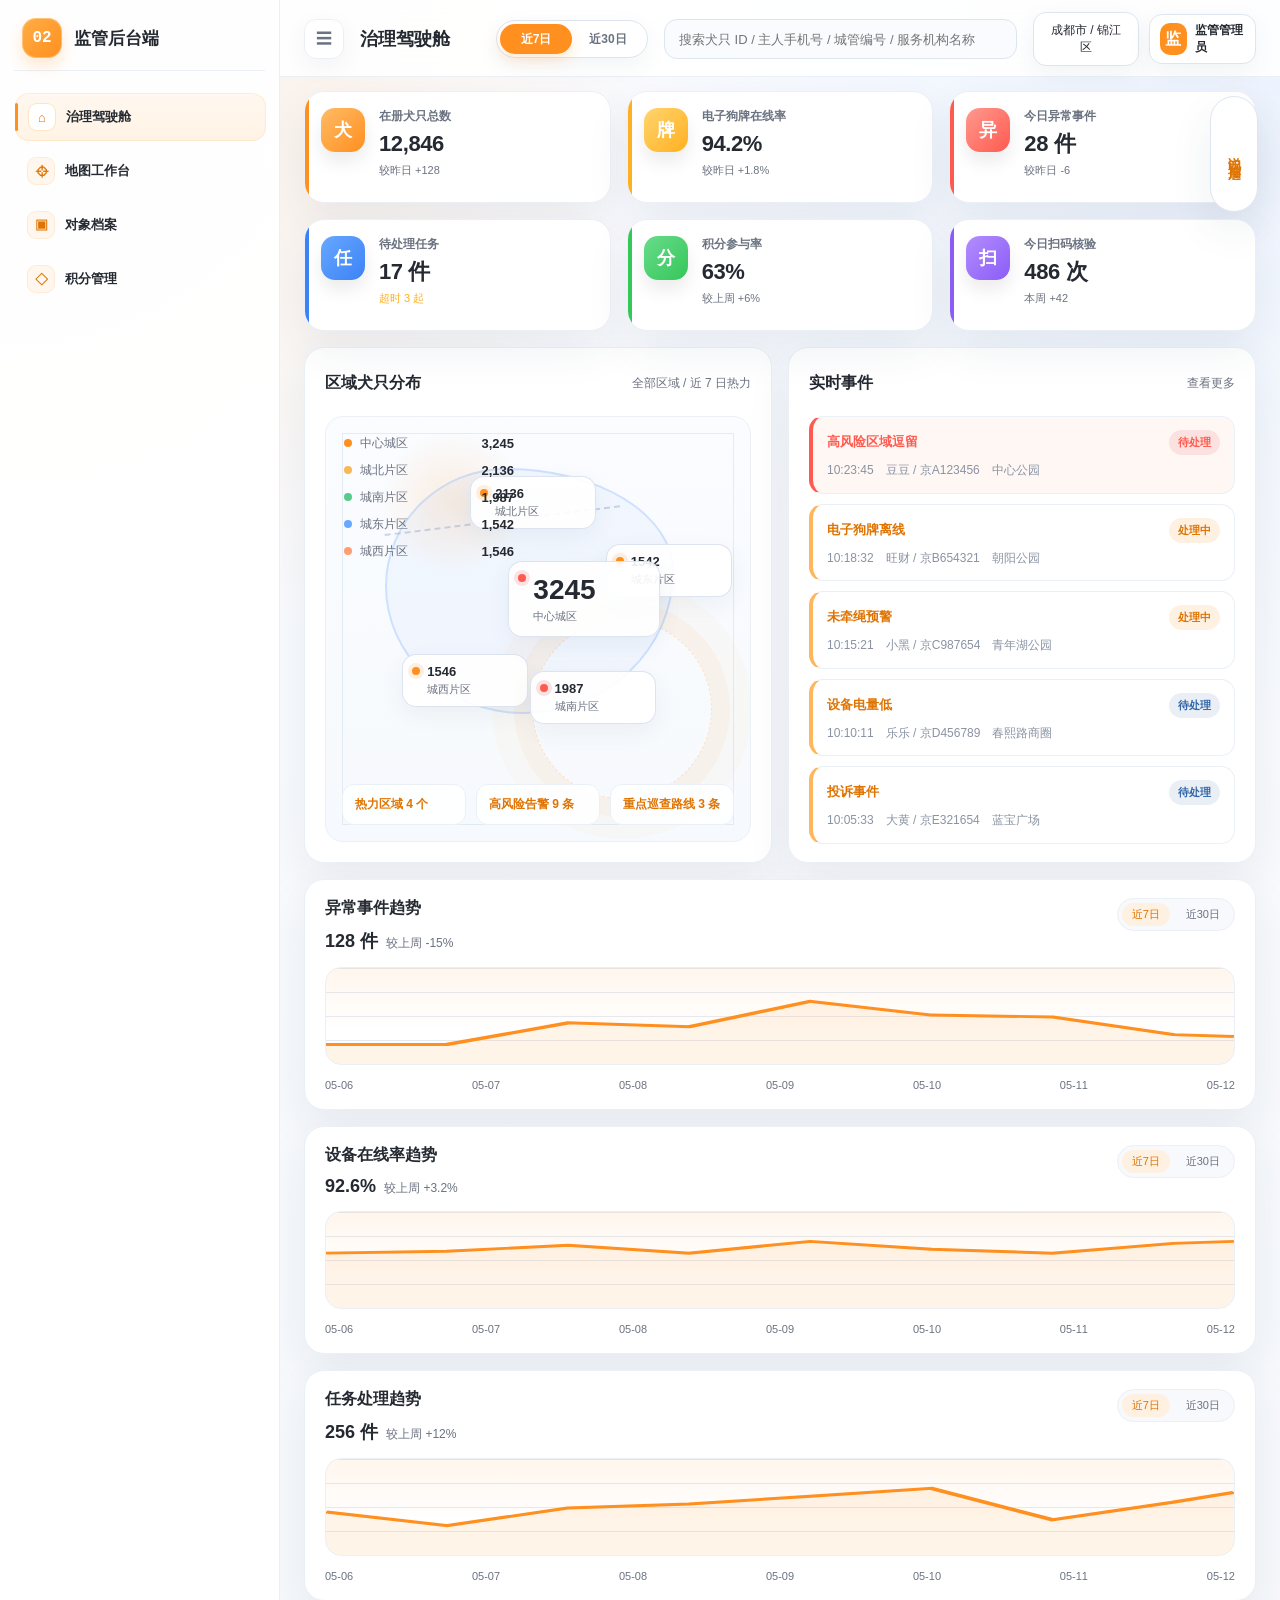
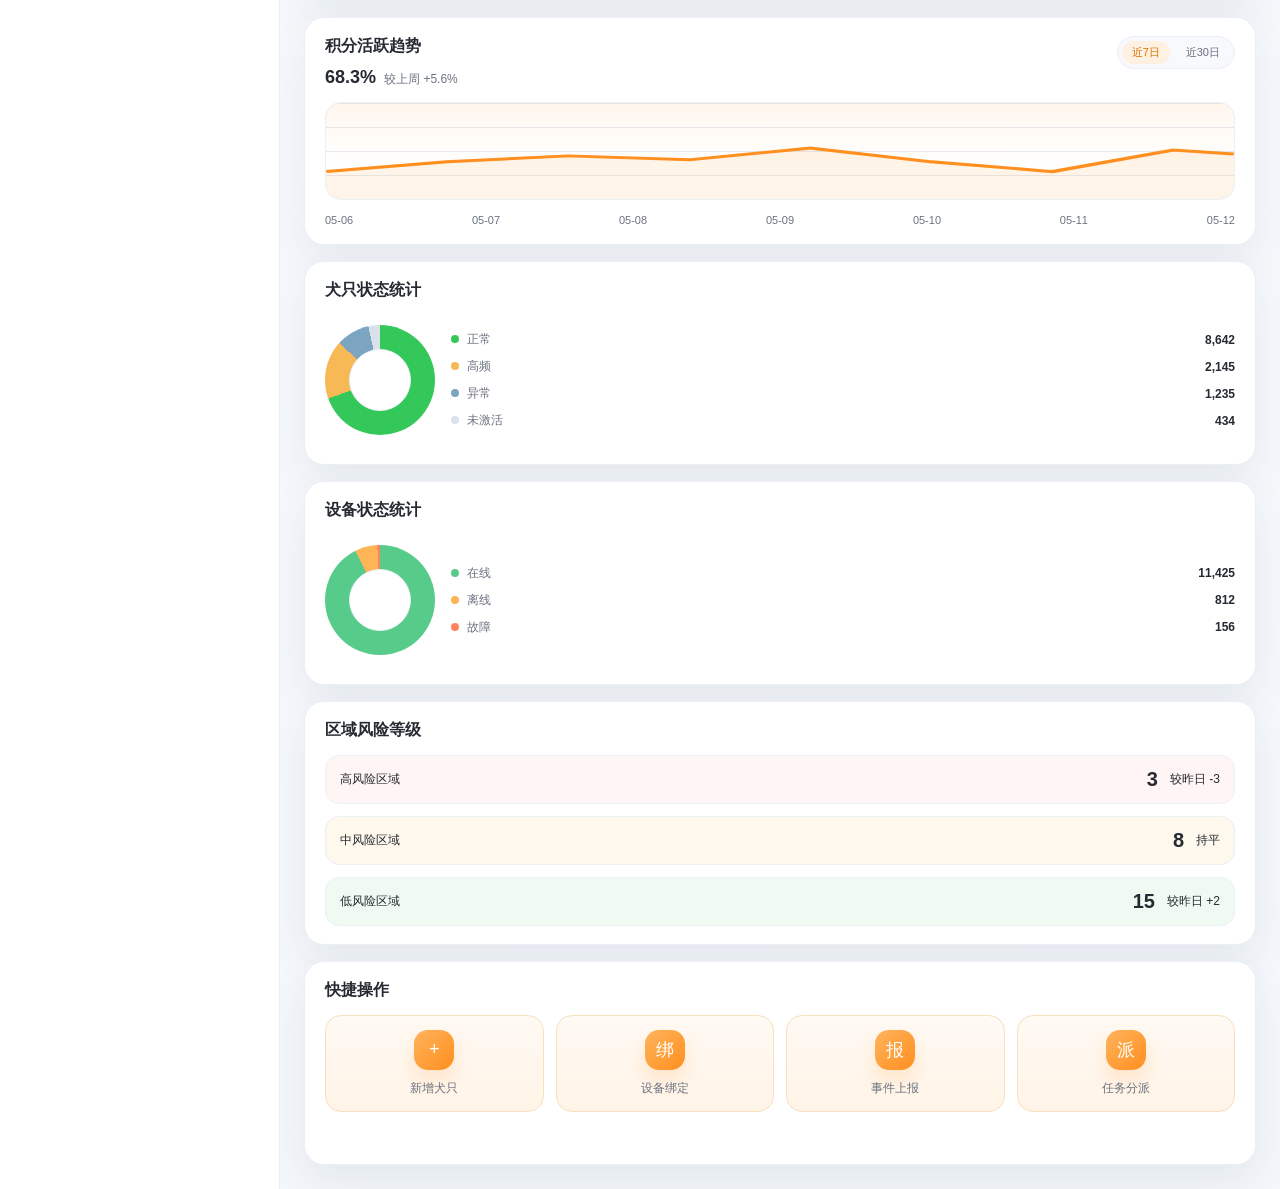
==== 01_项目PRD及开发/02_监管后台端一期原型_v1.0.html @ efb8159a "fix: localize archive and points labels" ====
<!DOCTYPE html>
<html lang="zh-CN">
<head>
  <meta charset="UTF-8">
  <meta name="viewport" content="width=device-width, initial-scale=1.0">
  <title>监管后台端一期原型</title>
  <link rel="stylesheet" href="02_监管后台端一期原型_assets/styles.css">
</head>
<body>
  <div class="app-shell">
    <aside class="sidebar">
      <div class="brand">
        <div class="brand-mark">02</div>
        <div>
          <strong>监管后台端</strong>
        </div>
      </div>

      <nav class="nav">
        <button class="active" data-page="dashboard" type="button">
          <div class="nav-icon">⌂</div>
          <div>
            <strong>治理驾驶舱</strong>
          </div>
          <span class="nav-arrow">›</span>
        </button>
        <button data-page="map" type="button">
          <div class="nav-icon">⌖</div>
          <div>
            <strong>地图工作台</strong>
          </div>
          <span class="nav-arrow">›</span>
        </button>
        <button data-page="archive" type="button">
          <div class="nav-icon">▣</div>
          <div>
            <strong>对象档案</strong>
          </div>
          <span class="nav-arrow">›</span>
        </button>
        <button data-page="points" type="button">
          <div class="nav-icon">◇</div>
          <div>
            <strong>积分管理</strong>
          </div>
          <span class="nav-arrow">›</span>
        </button>
      </nav>
    </aside>

    <section class="workspace">
      <header class="topbar">
        <div class="topbar-main">
          <button class="topbar-menu" type="button" aria-label="折叠菜单" aria-pressed="false">☰</button>
          <div class="topbar-title">
            <strong id="topbarTitle">治理驾驶舱</strong>
          </div>

          <div class="topbar-range-tabs" aria-label="时间范围">
            <button class="active" type="button">近7日</button>
            <button type="button">近30日</button>
          </div>

          <input class="search-box" type="text" placeholder="搜索犬只 ID / 主人手机号 / 城管编号 / 服务机构名称">

          <div class="topbar-actions">
            <div class="pill">成都市 / 锦江区</div>
            <div class="admin">
              <div class="admin-avatar">监</div>
              <div>
                <strong>监管管理员</strong>
              </div>
            </div>
          </div>
        </div>
      </header>

      <div class="content-shell">
        <main class="main-content">
          <div class="main-stage">
            <section class="page active" id="page-dashboard">
              <section class="metric-grid">
                <article class="metric-card">
                  <div class="metric-icon orange">犬</div>
                  <div class="metric-copy">
                    <small>在册犬只总数</small>
                    <strong>12,846</strong>
                    <span>较昨日 +128</span>
                  </div>
                </article>
                <article class="metric-card">
                  <div class="metric-icon yellow">牌</div>
                  <div class="metric-copy">
                    <small>电子狗牌在线率</small>
                    <strong>94.2%</strong>
                    <span>较昨日 +1.8%</span>
                  </div>
                </article>
                <article class="metric-card">
                  <div class="metric-icon red">异</div>
                  <div class="metric-copy">
                    <small>今日异常事件</small>
                    <strong>28 件</strong>
                    <span class="metric-foot">较昨日 -6</span>
                  </div>
                </article>
                <article class="metric-card">
                  <div class="metric-icon blue">任</div>
                  <div class="metric-copy">
                    <small>待处理任务</small>
                    <strong>17 件</strong>
                    <span class="metric-foot warning">超时 3 起</span>
                  </div>
                </article>
                <article class="metric-card">
                  <div class="metric-icon green">分</div>
                  <div class="metric-copy">
                    <small>积分参与率</small>
                    <strong>63%</strong>
                    <span>较上周 +6%</span>
                  </div>
                </article>
                <article class="metric-card">
                  <div class="metric-icon purple">扫</div>
                  <div class="metric-copy">
                    <small>今日扫码核验</small>
                    <strong>486 次</strong>
                    <span>本周 +42</span>
                  </div>
                </article>
              </section>

              <section class="hero-layout">
                <article class="hero-map">
                  <div class="panel-head">
                    <strong>区域犬只分布</strong>
                    <span>全部区域 / 近 7 日热力</span>
                  </div>
                  <div class="map-stage">
                    <div class="map-legend">
                      <div class="legend-line"><span><i class="legend-dot-mini" style="background:#ff8f1f;"></i>中心城区</span><b>3,245</b></div>
                      <div class="legend-line"><span><i class="legend-dot-mini" style="background:#f7b955;"></i>城北片区</span><b>2,136</b></div>
                      <div class="legend-line"><span><i class="legend-dot-mini" style="background:#57cc8a;"></i>城南片区</span><b>1,987</b></div>
                      <div class="legend-line"><span><i class="legend-dot-mini" style="background:#68a8ff;"></i>城东片区</span><b>1,542</b></div>
                      <div class="legend-line"><span><i class="legend-dot-mini" style="background:#ff9f71;"></i>城西片区</span><b>1,546</b></div>
                    </div>
                    <div class="map-river"></div>
                    <div class="map-ring"></div>
                    <div class="map-route"></div>

                    <div class="map-point" style="left: 34%; top: 14%;">
                      <strong>2136</strong>
                      <span>城北片区</span>
                    </div>
                    <div class="map-point" style="left: 66%; top: 30%;">
                      <strong>1542</strong>
                      <span>城东片区</span>
                    </div>
                    <div class="map-point" style="left: 18%; top: 56%;">
                      <strong>1546</strong>
                      <span>城西片区</span>
                    </div>
                    <div class="map-point risk" style="left: 48%; top: 60%;">
                      <strong>1987</strong>
                      <span>城南片区</span>
                    </div>
                    <div class="map-point risk" style="left: 43%; top: 34%; min-width: 152px; padding-top: 12px; padding-bottom: 12px;">
                      <strong style="font-size: 28px;">3245</strong>
                      <span>中心城区</span>
                    </div>

                    <div class="map-summary">
                      <b>热力区域 4 个</b>
                      <b>高风险告警 9 条</b>
                      <b>重点巡查路线 3 条</b>
                    </div>
                  </div>
                </article>

                <article class="hero-risk">
                  <div class="panel-head">
                    <strong>实时事件</strong>
                    <span>查看更多</span>
                  </div>
                  <div class="risk-list">
                    <section class="risk-card high">
                      <div class="risk-row">
                        <strong><span class="risk-status danger">高风险区域逗留</span></strong>
                        <span class="risk-tag danger">待处理</span>
                      </div>
                      <p class="risk-meta"><span>10:23:45</span><span>豆豆 / 京A123456</span><span>中心公园</span></p>
                    </section>
                    <section class="risk-card">
                      <div class="risk-row">
                        <strong><span class="risk-status">电子狗牌离线</span></strong>
                        <span class="risk-tag">处理中</span>
                      </div>
                      <p class="risk-meta"><span>10:18:32</span><span>旺财 / 京B654321</span><span>朝阳公园</span></p>
                    </section>
                    <section class="risk-card">
                      <div class="risk-row">
                        <strong><span class="risk-status">未牵绳预警</span></strong>
                        <span class="risk-tag">处理中</span>
                      </div>
                      <p class="risk-meta"><span>10:15:21</span><span>小黑 / 京C987654</span><span>青年湖公园</span></p>
                    </section>
                    <section class="risk-card">
                      <div class="risk-row">
                        <strong><span class="risk-status">设备电量低</span></strong>
                        <span class="risk-tag pending">待处理</span>
                      </div>
                      <p class="risk-meta"><span>10:10:11</span><span>乐乐 / 京D456789</span><span>春熙路商圈</span></p>
                    </section>
                    <section class="risk-card">
                      <div class="risk-row">
                        <strong><span class="risk-status">投诉事件</span></strong>
                        <span class="risk-tag pending">待处理</span>
                      </div>
                      <p class="risk-meta"><span>10:05:33</span><span>大黄 / 京E321654</span><span>蓝宝广场</span></p>
                    </section>
                  </div>
                </article>
              </section>

              <section class="trend-grid">
                <article class="trend-card">
                  <div class="trend-top">
                    <div class="trend-title">
                      <strong>异常事件趋势</strong>
                      <div class="trend-metric"><b>128 件</b><span>较上周 -15%</span></div>
                    </div>
                    <div class="trend-tabs"><span class="trend-tab active">近7日</span><span class="trend-tab">近30日</span></div>
                  </div>
                  <div class="sparkline">
                    <svg viewBox="0 0 300 98" preserveAspectRatio="none">
                      <polyline fill="rgba(255,143,31,0.10)" stroke="none" points="0,78 40,78 80,56 120,60 160,34 200,48 240,50 280,68 300,70 300,98 0,98"></polyline>
                      <polyline fill="none" stroke="#ff8f1f" stroke-width="3" points="0,78 40,78 80,56 120,60 160,34 200,48 240,50 280,68 300,70"></polyline>
                    </svg>
                  </div>
                  <div class="sparkline-axis"><span>05-06</span><span>05-07</span><span>05-08</span><span>05-09</span><span>05-10</span><span>05-11</span><span>05-12</span></div>
                </article>

                <article class="trend-card">
                  <div class="trend-top">
                    <div class="trend-title">
                      <strong>设备在线率趋势</strong>
                      <div class="trend-metric"><b>92.6%</b><span>较上周 +3.2%</span></div>
                    </div>
                    <div class="trend-tabs"><span class="trend-tab active">近7日</span><span class="trend-tab">近30日</span></div>
                  </div>
                  <div class="sparkline">
                    <svg viewBox="0 0 300 98" preserveAspectRatio="none">
                      <polyline fill="rgba(255,143,31,0.10)" stroke="none" points="0,42 40,40 80,34 120,42 160,30 200,38 240,42 280,32 300,30 300,98 0,98"></polyline>
                      <polyline fill="none" stroke="#ff8f1f" stroke-width="3" points="0,42 40,40 80,34 120,42 160,30 200,38 240,42 280,32 300,30"></polyline>
                    </svg>
                  </div>
                  <div class="sparkline-axis"><span>05-06</span><span>05-07</span><span>05-08</span><span>05-09</span><span>05-10</span><span>05-11</span><span>05-12</span></div>
                </article>

                <article class="trend-card">
                  <div class="trend-top">
                    <div class="trend-title">
                      <strong>任务处理趋势</strong>
                      <div class="trend-metric"><b>256 件</b><span>较上周 +12%</span></div>
                    </div>
                    <div class="trend-tabs"><span class="trend-tab active">近7日</span><span class="trend-tab">近30日</span></div>
                  </div>
                  <div class="sparkline">
                    <svg viewBox="0 0 300 98" preserveAspectRatio="none">
                      <polyline fill="rgba(255,143,31,0.10)" stroke="none" points="0,54 40,68 80,50 120,46 160,38 200,30 240,62 280,44 300,34 300,98 0,98"></polyline>
                      <polyline fill="none" stroke="#ff8f1f" stroke-width="3" points="0,54 40,68 80,50 120,46 160,38 200,30 240,62 280,44 300,34"></polyline>
                    </svg>
                  </div>
                  <div class="sparkline-axis"><span>05-06</span><span>05-07</span><span>05-08</span><span>05-09</span><span>05-10</span><span>05-11</span><span>05-12</span></div>
                </article>

                <article class="trend-card">
                  <div class="trend-top">
                    <div class="trend-title">
                      <strong>积分活跃趋势</strong>
                      <div class="trend-metric"><b>68.3%</b><span>较上周 +5.6%</span></div>
                    </div>
                    <div class="trend-tabs"><span class="trend-tab active">近7日</span><span class="trend-tab">近30日</span></div>
                  </div>
                  <div class="sparkline">
                    <svg viewBox="0 0 300 98" preserveAspectRatio="none">
                      <polyline fill="rgba(255,143,31,0.10)" stroke="none" points="0,70 40,60 80,54 120,58 160,46 200,60 240,70 280,48 300,52 300,98 0,98"></polyline>
                      <polyline fill="none" stroke="#ff8f1f" stroke-width="3" points="0,70 40,60 80,54 120,58 160,46 200,60 240,70 280,48 300,52"></polyline>
                    </svg>
                  </div>
                  <div class="sparkline-axis"><span>05-06</span><span>05-07</span><span>05-08</span><span>05-09</span><span>05-10</span><span>05-11</span><span>05-12</span></div>
                </article>
              </section>

              <section class="summary-grid">
                <article class="summary-card">
                  <div class="summary-top">
                    <strong>犬只状态统计</strong>
                  </div>
                  <div class="donut-layout">
                    <div class="donut dogs"></div>
                    <div class="status-legend">
                      <div class="status-line"><span><i class="legend-dot-mini" style="background:#34c759;"></i>正常</span><b>8,642</b></div>
                      <div class="status-line"><span><i class="legend-dot-mini" style="background:#f7b955;"></i>高频</span><b>2,145</b></div>
                      <div class="status-line"><span><i class="legend-dot-mini" style="background:#7ca5c2;"></i>异常</span><b>1,235</b></div>
                      <div class="status-line"><span><i class="legend-dot-mini" style="background:#d8e1ec;"></i>未激活</span><b>434</b></div>
                    </div>
                  </div>
                </article>

                <article class="summary-card">
                  <div class="summary-top">
                    <strong>设备状态统计</strong>
                  </div>
                  <div class="donut-layout">
                    <div class="donut devices"></div>
                    <div class="status-legend">
                      <div class="status-line"><span><i class="legend-dot-mini" style="background:#57cc8a;"></i>在线</span><b>11,425</b></div>
                      <div class="status-line"><span><i class="legend-dot-mini" style="background:#ffb556;"></i>离线</span><b>812</b></div>
                      <div class="status-line"><span><i class="legend-dot-mini" style="background:#ff835c;"></i>故障</span><b>156</b></div>
                    </div>
                  </div>
                </article>

                <article class="summary-card">
                  <div class="summary-top">
                    <strong>区域风险等级</strong>
                  </div>
                  <div class="risk-levels">
                    <div class="risk-level high"><span>高风险区域</span><b>3</b><span>较昨日 -3</span></div>
                    <div class="risk-level mid"><span>中风险区域</span><b>8</b><span>持平</span></div>
                    <div class="risk-level low"><span>低风险区域</span><b>15</b><span>较昨日 +2</span></div>
                  </div>
                </article>

                <article class="summary-card">
                  <div class="summary-top">
                    <strong>快捷操作</strong>
                  </div>
                  <div class="quick-actions">
                    <div class="quick-action"><i>+</i><span>新增犬只</span></div>
                    <div class="quick-action"><i>绑</i><span>设备绑定</span></div>
                    <div class="quick-action"><i>报</i><span>事件上报</span></div>
                    <div class="quick-action"><i>派</i><span>任务分派</span></div>
                  </div>
                </article>
              </section>
            </section>

            <section class="page" id="page-map">
              <section class="map-page">
                <section class="map-page__grid">
                  <div class="map-page__left">
                    <section class="map-filter-bar" aria-label="地图筛选">
                      <div class="map-filter-item">
                        <span>对象类型</span>
                        <select>
                          <option>全部对象</option>
                          <option>犬只</option>
                          <option>事件</option>
                          <option>服务商</option>
                        </select>
                      </div>
                      <div class="map-filter-item">
                        <span>风险等级</span>
                        <select>
                          <option>全部风险</option>
                          <option>高风险</option>
                          <option>中风险</option>
                          <option>低风险</option>
                        </select>
                      </div>
                      <div class="map-filter-item">
                        <span>状态</span>
                        <select>
                          <option>全部状态</option>
                          <option>正常</option>
                          <option>异常</option>
                          <option>待关注</option>
                        </select>
                      </div>
                      <div class="map-filter-item">
                        <span>区域范围</span>
                        <select>
                          <option>锦江区全域</option>
                          <option>春熙路街道</option>
                          <option>东湖街道</option>
                        </select>
                      </div>
                      <button class="ghost-button" type="button">更多筛选</button>
                      <button class="ghost-button" type="button">重置</button>
                    </section>

                    <section class="map-layer-bar" aria-label="地图图层">
                      <strong>图层</strong>
                      <div class="map-layer-chips">
                        <label><input type="checkbox" checked><span class="layer-dot dog"></span>犬只点位</label>
                        <label><input type="checkbox" checked><span class="layer-dot event"></span>事件点位</label>
                        <label><input type="checkbox" checked><span class="layer-dot area"></span>城管辖区</label>
                        <label><input type="checkbox" checked><span class="layer-dot service"></span>服务商点位</label>
                        <label><input type="checkbox" checked><span class="layer-dot key"></span>重点区域</label>
                        <label><input type="checkbox" checked><span class="layer-dot restricted"></span>禁遛区域</label>
                      </div>
                      <button class="ghost-button" type="button">图层设置</button>
                    </section>

                    <article class="map-canvas-panel">
                      <div class="map-canvas">
                        <div class="district-shape"></div>
                        <div class="restricted-area"></div>
                        <div class="service-radius"></div>
                        <div class="map-road"></div>
                        <div class="map-road secondary"></div>
                        <div class="map-road third"></div>

                        <div class="map-cluster primary" style="left: 45%; top: 33%;">
                          <strong>3245</strong>
                          <span>中心城区</span>
                        </div>
                        <div class="map-cluster warning" style="left: 58%; top: 18%;">
                          <strong>2136</strong>
                          <span>城北片区</span>
                        </div>
                        <div class="map-cluster info" style="left: 61%; top: 62%;">
                          <strong>1987</strong>
                          <span>城南片区</span>
                        </div>
                        <div class="map-cluster success" style="left: 24%; top: 58%;">
                          <strong>1546</strong>
                          <span>城西片区</span>
                        </div>

                        <button class="map-marker dog active" type="button" data-point="dog-001" style="left: 18%; top: 24%;" aria-label="豆豆 D-2048"></button>
                        <button class="map-marker event" type="button" data-point="event-001" style="left: 52%; top: 22%;" aria-label="无证养犬线索"></button>
                        <button class="map-marker dog" type="button" data-point="dog-002" style="left: 34%; top: 58%;" aria-label="可乐 D-3186"></button>
                        <button class="map-marker service" type="button" data-point="service-001" style="left: 68%; top: 62%;" aria-label="东湖宠物服务点"></button>
                        <button class="map-marker event" type="button" data-point="event-002" style="left: 74%; top: 32%;" aria-label="夜间扰民投诉"></button>
                        <button class="map-marker area" type="button" data-point="area-001" style="left: 23%; top: 42%;" aria-label="春熙路责任区"></button>
                        <i class="map-dot dog" style="left: 42%; top: 51%;"></i>
                        <i class="map-dot event" style="left: 57%; top: 47%;"></i>
                        <i class="map-dot service" style="left: 71%; top: 48%;"></i>
                        <i class="map-dot dog" style="left: 31%; top: 38%;"></i>
                        <i class="map-dot event" style="left: 64%; top: 39%;"></i>
                        <i class="map-dot dog" style="left: 48%; top: 69%;"></i>

                        <div class="map-legend-card">
                          <strong>图例</strong>
                          <span><i class="legend-dot"></i>犬只点位</span>
                          <span><i class="legend-dot event"></i>事件点位</span>
                          <span><i class="legend-dot service"></i>服务商</span>
                          <span><i class="legend-area"></i>任务辖区</span>
                        </div>

                        <div class="map-float-controls">
                          <button type="button">图层</button>
                          <button type="button">+</button>
                          <button type="button">-</button>
                          <button type="button">⌖</button>
                          <button type="button">□</button>
                        </div>
                        <div class="map-scale">500 m</div>
                      </div>
                    </article>

                    <section class="map-bottom-stats" aria-label="地图统计">
                      <article><i class="stat-icon dog">犬</i><span>犬只总数</span><strong>12,846</strong><small>较昨日 +128</small></article>
                      <article><i class="stat-icon info">牌</i><span>在线设备率</span><strong>94.2%</strong><small>较昨日 +1.8%</small></article>
                      <article><i class="stat-icon event">异</i><span>异常事件</span><strong>28</strong><small>较昨日 -6</small></article>
                      <article><i class="stat-icon danger">高</i><span>高风险事件</span><strong>9</strong><small>待核查 3</small></article>
                      <article><i class="stat-icon warning">待</i><span>待处理事件</span><strong>17</strong><small>超时 3 起</small></article>
                      <article><i class="stat-icon service">商</i><span>服务商点位</span><strong>42</strong><small>今日核销 486</small></article>
                      <article><i class="stat-icon area">区</i><span>重点区域数</span><strong>6</strong><small>禁遛 2 个</small></article>
                      <article><i class="stat-icon task">巡</i><span>巡查任务数</span><strong>68</strong><small>已完成 51</small></article>
                    </section>
                  </div>

                  <aside class="map-detail-card" aria-label="点位详情">
                    <div class="map-detail-head">
                      <div>
                        <span id="mapDetailBadge">DOG POINT</span>
                        <strong id="mapDetailTitle">豆豆 / D-2048</strong>
                      </div>
                      <button class="icon-button" type="button" title="关闭详情">×</button>
                    </div>
                    <section class="map-detail-summary">
                      <span id="mapDetailType">犬只点位</span>
                      <h2 id="mapDetailSummaryTitle">对象状态正常</h2>
                      <p id="mapDetailNote">当前点位为犬只对象，展示犬只状态、主手机号摘要和最近定位时间，可继续跳转对象档案。</p>
                    </section>
                    <div class="map-detail-body" id="mapDetailBody">
                      <div class="map-detail-block">
                        <strong>基础摘要</strong>
                        <p>状态：正常<br>主手机号：138****2048<br>最近定位：今日 10:24<br>所属区域：春熙路街道</p>
                      </div>
                      <div class="map-detail-block">
                        <strong>关联动作</strong>
                        <ul>
                          <li>查看犬只档案</li>
                          <li>查看最近核验记录</li>
                          <li>定位到周边事件</li>
                        </ul>
                      </div>
                    </div>
                    <div class="map-detail-actions">
                      <button class="brand-button" type="button">标记已处理</button>
                      <button class="ghost-button" type="button">转派任务</button>
                      <button class="ghost-button" type="button">查看关联事件（3）</button>
                      <button class="ghost-button" type="button">查看处理记录</button>
                    </div>
                  </aside>
                </section>
              </section>
            </section>

            <section class="page" id="page-archive">
              <section class="archive-toolbar">
                <div class="archive-search">
                  <div class="filter-label">对象检索</div>
                  <input class="archive-input" type="text" value="D-2048" aria-label="对象检索">
                  <button class="filter-chip active" type="button">锦江区</button>
                  <button class="filter-chip" type="button">正常</button>
                  <button class="filter-chip" type="button">待关注</button>
                </div>
                <div class="archive-tabs" role="tablist" aria-label="对象类型">
                  <button class="archive-tab active" type="button" data-archive-tab="dogs">犬只</button>
                  <button class="archive-tab" type="button" data-archive-tab="officers">城管</button>
                  <button class="archive-tab" type="button" data-archive-tab="services">服务商 / 合作商</button>
                </div>
              </section>

              <section class="archive-workbench">
                <aside class="archive-list-panel">
                  <div class="archive-list-head">
                    <div>
                      <strong id="archiveListTitle">犬只列表</strong>
                      <span id="archiveListDesc">默认承接犬只 ID、主手机号和地图点位进入。</span>
                    </div>
                    <span class="status-tag good" id="archiveListCount">3 条</span>
                  </div>
                  <div class="archive-list" id="archiveList"></div>
                </aside>

                <article class="archive-detail-panel">
                  <div class="archive-detail-head">
                    <div>
                      <strong id="archiveDetailTitle">豆豆 / D-2048</strong>
                      <span id="archiveDetailSubtitle">犬只档案，锦江区春熙路街道，最近更新 10:24</span>
                    </div>
                    <span class="status-tag good" id="archiveDetailStatus">正常</span>
                  </div>
                  <div class="archive-detail-body" id="archiveDetailBody"></div>
                </article>
              </section>
            </section>

            <section class="page" id="page-points">
              <section class="points-toolbar">
                <div class="points-filter">
                  <div class="filter-label">积分视图</div>
                  <button class="filter-chip active" type="button">本期</button>
                  <button class="filter-chip" type="button">锦江区</button>
                  <button class="filter-chip" type="button">主手机号账户</button>
                  <button class="filter-chip" type="button">只看异常</button>
                </div>
                <div class="points-actions">
                  <button class="ghost-button" type="button">导出摘要</button>
                  <button class="brand-button" type="button">刷新积分</button>
                </div>
              </section>

              <section class="points-kpi-grid" aria-label="积分指标">
                <article class="points-kpi">
                  <small>积分参与率</small>
                  <strong>63%</strong>
                  <span>积分参与率，较上期 +4.2%</span>
                </article>
                <article class="points-kpi">
                  <small>活跃账户</small>
                  <strong>8,426</strong>
                  <span>近 30 天活跃主号账户</span>
                </article>
                <article class="points-kpi">
                  <small>本期发放</small>
                  <strong>126,800</strong>
                  <span>本期发放积分</span>
                </article>
                <article class="points-kpi">
                  <small>本期核销</small>
                  <strong>84,300</strong>
                  <span>本期核销积分</span>
                </article>
                <article class="points-kpi">
                  <small>服务核销</small>
                  <strong>486</strong>
                  <span>服务核销次数</span>
                </article>
                <article class="points-kpi">
                  <small>异常账户</small>
                  <strong>17</strong>
                  <span>异常账户待复核</span>
                </article>
              </section>

              <section class="points-workbench">
                <div class="points-column">
                  <article class="points-panel">
                    <div class="points-panel-head">
                      <div>
                        <strong>积分规则</strong>
                        <span>一期仅展示规则名称、触发行为、分值、状态与适用范围。</span>
                      </div>
                      <span class="status-tag good">3 条启用</span>
                    </div>
                    <div class="rule-list">
                      <div class="rule-item">
                        <div>
                          <strong>文明养犬核验通过</strong>
                          <p>城管扫码核验通过后发放；适用范围：全区犬主主手机号。</p>
                        </div>
                        <div class="rule-points">+20</div>
                      </div>
                      <div class="rule-item">
                        <div>
                          <strong>免疫按期完成</strong>
                          <p>免疫记录在有效期内完成同步；适用范围：犬只关联账户。</p>
                        </div>
                        <div class="rule-points">+80</div>
                      </div>
                      <div class="rule-item">
                        <div>
                          <strong>投诉核实成立</strong>
                          <p>扰民、未牵引等投诉复核成立后扣减；适用范围：重点区域。</p>
                        </div>
                        <div class="rule-points minus">-40</div>
                      </div>
                    </div>
                  </article>

                  <article class="points-panel">
                    <div class="points-panel-head">
                      <div>
                        <strong>账户概览</strong>
                        <span>以主手机号为积分归属对象，展示关联犬只与账户状态。</span>
                      </div>
                      <span class="status-tag warn">17 异常</span>
                    </div>
                    <table class="points-table">
                      <thead>
                        <tr>
                          <th>主手机号</th>
                          <th>犬只</th>
                          <th>余额</th>
                          <th>最近活跃</th>
                          <th>状态</th>
                        </tr>
                      </thead>
                      <tbody>
                        <tr>
                          <td>138****2048</td>
                          <td>1</td>
                          <td>2,860</td>
                          <td>今日 10:24</td>
                          <td><span class="status-tag good">正常</span></td>
                        </tr>
                        <tr>
                          <td>186****3186</td>
                          <td>1</td>
                          <td>1,420</td>
                          <td>今日 09:42</td>
                          <td><span class="status-tag warn">待关注</span></td>
                        </tr>
                        <tr>
                          <td>177****2761</td>
                          <td>2</td>
                          <td>960</td>
                          <td>昨晚 21:18</td>
                          <td><span class="status-tag risk">异常</span></td>
                        </tr>
                      </tbody>
                    </table>
                  </article>
                </div>

                <div class="points-column">
                  <article class="points-panel">
                    <div class="points-panel-head">
                      <div>
                        <strong>积分流水</strong>
                        <span>按时间查看积分变化、来源类型与备注，便于抽样复核。</span>
                      </div>
                      <span class="status-tag good">近 24 小时</span>
                    </div>
                    <table class="points-table">
                      <thead>
                        <tr>
                          <th>时间</th>
                          <th>主手机号</th>
                          <th>关联行为</th>
                          <th>变化</th>
                          <th>来源</th>
                          <th>备注</th>
                        </tr>
                      </thead>
                      <tbody>
                        <tr>
                          <td>10:24</td>
                          <td>138****2048</td>
                          <td>扫码核验通过</td>
                          <td><span class="points-delta">+20</span></td>
                          <td>城管核验</td>
                          <td>春熙路责任区</td>
                        </tr>
                        <tr>
                          <td>10:12</td>
                          <td>138****2048</td>
                          <td>宠物服务核销</td>
                          <td><span class="points-delta minus">-120</span></td>
                          <td>服务商</td>
                          <td>东湖服务点</td>
                        </tr>
                        <tr>
                          <td>09:42</td>
                          <td>186****3186</td>
                          <td>免疫到期提醒</td>
                          <td><span class="points-delta">+0</span></td>
                          <td>系统提醒</td>
                          <td>待完成免疫</td>
                        </tr>
                        <tr>
                          <td>昨晚 21:18</td>
                          <td>177****2761</td>
                          <td>投诉核实成立</td>
                          <td><span class="points-delta minus">-40</span></td>
                          <td>事件复核</td>
                          <td>夜间扰民</td>
                        </tr>
                      </tbody>
                    </table>
                  </article>

                  <article class="points-panel">
                    <div class="points-panel-head">
                      <div>
                        <strong>治理效果</strong>
                        <span>用参与率、核销活跃与正向行为趋势，辅助判断积分机制是否有效。</span>
                      </div>
                      <span class="status-tag good">本期观察</span>
                    </div>
                    <div class="effect-board">
                      <div class="effect-chart">
                        <div class="effect-row">
                          <b>春熙路</b>
                          <div class="effect-bar"><span style="width: 78%;"></span></div>
                          <span>78%</span>
                        </div>
                        <div class="effect-row">
                          <b>东湖</b>
                          <div class="effect-bar"><span style="width: 64%;"></span></div>
                          <span>64%</span>
                        </div>
                        <div class="effect-row">
                          <b>合江亭</b>
                          <div class="effect-bar"><span style="width: 52%;"></span></div>
                          <span>52%</span>
                        </div>
                        <div class="effect-row">
                          <b>牛王庙</b>
                          <div class="effect-bar"><span style="width: 43%;"></span></div>
                          <span>43%</span>
                        </div>
                      </div>
                      <div class="effect-notes">
                        <div class="effect-note">
                          <strong>正向行为提升</strong>
                          <p>扫码核验、免疫完成与服务核销三类行为较上期均有增长。</p>
                        </div>
                        <div class="effect-note warn">
                          <strong>低参与区域提示</strong>
                          <p>牛王庙片区参与率低于 45%，建议结合地图工作台查看投诉与服务点覆盖。</p>
                        </div>
                      </div>
                    </div>
                  </article>
                </div>
              </section>
            </section>
          </div>
        </main>

        <aside class="drawer-shell" id="drawerShell">
          <div class="drawer-panel">
            <div class="drawer-head">
              <div>
                <div class="drawer-badge" id="drawerBadge">DASHBOARD READY</div>
                <strong id="drawerTitle">全局抽屉组件</strong>
              </div>
              <button class="ghost-button" type="button" id="closeDrawerBtn">收起</button>
            </div>

            <div class="drawer-note">
              <strong id="drawerNoteTitle">当前承接</strong>
              <p id="drawerNoteText">当前在治理驾驶舱里，右侧抽屉承接筛选说明和监管关注点。后续切换到地图工作台时，会替换成点位详情与处置动作。</p>
            </div>

            <div class="drawer-body" id="drawerBody">
              <div class="drawer-block">
                <strong>这次已经落下来的内容</strong>
                <ul>
                  <li>统一后台骨架切换为 CDHT 橙色主视觉与温和结构化治理风格</li>
                  <li>治理驾驶舱筛选条与 6 张指标卡</li>
                  <li>65% 地图主视觉 + 35% 风险提醒</li>
                  <li>趋势、排行、治理成效三组信息区</li>
                </ul>
              </div>

              <div class="drawer-block">
                <strong>筛选口径说明</strong>
                <p>当前演示数据默认按“锦江区 / 近 7 天 / 犬只全量”聚合。风险指数由投诉频次、办证状态、免疫状态与巡查结果综合生成，用于演示监管端的扫读逻辑。</p>
              </div>
            </div>

            <div class="drawer-footer">
              <button class="ghost-button" type="button" id="drawerResetBtn">查看默认说明</button>
              <button class="brand-button" type="button" id="drawerActionBtn">切换页面说明</button>
            </div>
          </div>
        </aside>
      </div>
    </section>
  </div>

  <button class="drawer-launcher" type="button" id="drawerOpenBtn" aria-controls="drawerShell">说明抽屉</button>

  <script src="02_监管后台端一期原型_assets/app.js"></script>
</body>
</html>
---- 01_项目PRD及开发/02_监管后台端一期原型_assets/styles.css ----
:root {
      --bg: #f7f9fc;
      --bg-strong: #eef3f9;
      --panel: #ffffff;
      --panel-strong: #ffffff;
      --panel-subtle: #f9fbfe;
      --line: #dde5ef;
      --line-soft: #ebf0f6;
      --line-strong: #cad5e3;
      --ink: #252a32;
      --muted: #6b7280;
      --muted-soft: #8a93a3;
      --brand: #ff8f1f;
      --brand-deep: #df7403;
      --brand-soft: #fff1e1;
      --brand-wash: #fff8ef;
      --accent: #ffb65c;
      --success: #34c759;
      --warning: #ffb020;
      --danger: #ff5a4f;
      --info: #3b82f6;
      --shadow: 0 18px 44px rgba(36, 61, 89, 0.08);
      --shadow-soft: 0 8px 24px rgba(36, 61, 89, 0.06);
      --radius: 20px;
    }

    * {
      box-sizing: border-box;
    }

    html, body {
      margin: 0;
      min-height: 100%;
      font-family: "Microsoft YaHei UI", "PingFang SC", sans-serif;
      color: var(--ink);
      background:
        radial-gradient(circle at top left, rgba(255, 143, 31, 0.14), transparent 22%),
        radial-gradient(circle at top right, rgba(59, 130, 246, 0.08), transparent 24%),
        linear-gradient(180deg, #fbfcff 0%, var(--bg) 42%, #f4f7fb 100%);
    }

    body {
      min-height: 100vh;
    }

    button, input, select {
      font: inherit;
    }

    .app-shell {
      min-height: 100vh;
      margin: 0;
      display: grid;
      grid-template-columns: 280px 1fr;
      gap: 0;
      transition: grid-template-columns 0.22s ease;
    }

    body.drawer-open .app-shell,
    body.sidebar-compact .app-shell {
      grid-template-columns: 72px 1fr;
    }

    .sidebar {
      position: relative;
      padding: 18px 14px;
      background: rgba(255, 255, 255, 0.96);
      color: var(--ink);
      border-right: 1px solid var(--line-soft);
      box-shadow: none;
      overflow: hidden;
      border-radius: 0;
    }

    .sidebar::before,
    .sidebar::after {
      display: none;
    }

    .brand {
      position: relative;
      display: flex;
      align-items: center;
      gap: 12px;
      margin-bottom: 22px;
      padding: 0 8px 12px;
      border-bottom: 1px solid var(--line-soft);
    }

    body.drawer-open .brand,
    body.sidebar-compact .brand {
      justify-content: center;
    }

    body.drawer-open .brand > div:last-child,
    body.sidebar-compact .brand > div:last-child,
    body.drawer-open .nav button > div:not(.nav-icon),
    body.sidebar-compact .nav button > div:not(.nav-icon),
    body.drawer-open .nav-arrow,
    body.sidebar-compact .nav-arrow {
      display: none;
    }

    .brand-mark {
      width: 40px;
      height: 40px;
      border-radius: 14px;
      display: grid;
      place-items: center;
      font: 700 16px/1 Consolas, monospace;
      color: #fff;
      background: linear-gradient(135deg, #ffae45, var(--brand));
      box-shadow: inset 0 0 0 1px rgba(255,255,255,0.32), 0 8px 16px rgba(255, 143, 31, 0.2);
    }

    .brand strong {
      display: block;
      font-size: 17px;
      letter-spacing: 0;
    }

    .nav {
      display: grid;
      gap: 6px;
    }

    .nav button {
      width: 100%;
      border: 0;
      background: transparent;
      color: var(--ink);
      border-radius: 14px;
      padding: 10px 12px 10px 0;
      display: grid;
      grid-template-columns: 3px 28px 1fr;
      align-items: center;
      gap: 10px;
      text-align: left;
      cursor: pointer;
      transition: background 0.16s ease, transform 0.16s ease, box-shadow 0.16s ease;
      box-shadow: none;
    }

    body.drawer-open .nav button,
    body.sidebar-compact .nav button {
      grid-template-columns: 3px 28px;
      justify-content: center;
      padding: 9px 0;
    }

    .nav button:hover,
    .nav button.active {
      background: linear-gradient(180deg, #fff8f0 0%, #fff3e4 100%);
      box-shadow: inset 0 0 0 1px rgba(255, 143, 31, 0.12);
      transform: translateX(1px);
    }

    .nav button::before {
      content: "";
      width: 3px;
      height: 100%;
      background: transparent;
      border-radius: 999px;
    }

    .nav button.active::before {
      background: var(--brand);
    }

    .nav-icon {
      width: 28px;
      height: 28px;
      border-radius: 9px;
      display: grid;
      place-items: center;
      background: #fff7ee;
      border: 1px solid rgba(255, 143, 31, 0.12);
      color: var(--brand-deep);
      font: 700 13px/1 "Microsoft YaHei UI", sans-serif;
    }

    .nav button:hover .nav-icon,
    .nav button.active .nav-icon {
      background: #ffffff;
      border-color: rgba(242, 140, 0, 0.22);
    }

    .nav button strong {
      display: block;
      font-size: 13px;
      font-weight: 650;
      margin-bottom: 0;
    }

    .nav-arrow {
      display: none;
    }

    .workspace {
      display: grid;
      grid-template-rows: auto 1fr;
      min-width: 0;
    }

    .topbar {
      position: sticky;
      top: 0;
      z-index: 20;
      display: grid;
      gap: 10px;
      padding: 12px 24px 10px;
      background: rgba(255, 255, 255, 0.9);
      backdrop-filter: blur(18px);
      border-bottom: 1px solid var(--line-soft);
    }

    .topbar-main {
      display: grid;
      grid-template-columns: auto minmax(120px, 1fr) auto minmax(320px, 420px) auto;
      align-items: center;
      gap: 16px;
      min-height: 52px;
    }

    .topbar-menu {
      width: 40px;
      height: 40px;
      border: 1px solid var(--line-soft);
      border-radius: 12px;
      background: #ffffff;
      color: var(--muted);
      cursor: pointer;
      font-size: 16px;
      box-shadow: var(--shadow-soft);
    }

    .topbar-title strong {
      display: block;
      font-size: 18px;
      font-weight: 700;
      letter-spacing: 0;
    }

    .topbar-range-tabs {
      height: 38px;
      display: inline-flex;
      align-items: center;
      padding: 3px;
      border: 1px solid var(--line);
      background: #ffffff;
      border-radius: 999px;
      box-shadow: var(--shadow-soft);
      white-space: nowrap;
    }

    .topbar-range-tabs button {
      min-width: 72px;
      height: 30px;
      border: 0;
      border-radius: 999px;
      background: transparent;
      color: var(--muted);
      cursor: pointer;
      font-size: 12px;
      font-weight: 650;
    }

    .topbar-range-tabs button.active {
      background: var(--brand);
      color: #ffffff;
      box-shadow: 0 6px 14px rgba(255, 143, 31, 0.2);
    }

    .search-box {
      width: 100%;
      height: 40px;
      padding: 9px 14px;
      border-radius: 13px;
      border: 1px solid var(--line);
      background: var(--panel-subtle);
      color: var(--ink);
      box-shadow: none;
      outline: none;
      font-size: 13px;
    }

    .search-box:focus {
      border-color: var(--brand);
      background: #ffffff;
    }

    .topbar-actions {
      display: flex;
      align-items: center;
      gap: 10px;
    }

    .pill {
      border: 1px solid var(--line);
      background: #ffffff;
      color: var(--ink);
      padding: 9px 12px;
      border-radius: 13px;
      min-width: 106px;
      text-align: center;
      font-size: 12px;
      box-shadow: var(--shadow-soft);
    }

    .admin {
      display: flex;
      align-items: center;
      gap: 8px;
      padding: 7px 10px;
      border-radius: 13px;
      background: #ffffff;
      border: 1px solid var(--line);
      box-shadow: var(--shadow-soft);
    }

    .admin-avatar {
      width: 32px;
      height: 32px;
      border-radius: 10px;
      display: grid;
      place-items: center;
      background: var(--brand);
      color: #fff;
      font-weight: 700;
    }

    .admin strong {
      display: block;
      font-size: 12px;
    }

    .content-shell {
      display: grid;
      grid-template-columns: minmax(0, 1fr);
      min-height: 0;
      transition: grid-template-columns 0.22s ease;
    }

    body.drawer-open .content-shell {
      grid-template-columns: minmax(0, 1fr) 340px;
    }

    .main-content {
      min-width: 0;
      padding: 14px 24px 24px;
      overflow: auto;
    }

    .main-stage {
      width: 100%;
      max-width: 1640px;
      margin: 0 auto;
      display: grid;
      gap: 16px;
    }

    .page {
      display: none;
      gap: 16px;
    }

    .page.active {
      display: grid;
    }

    .metric-card,
    .section-panel,
    .drawer-panel,
    .placeholder-card,
    .hero-map,
    .hero-risk {
      border-radius: var(--radius);
      border: 1px solid var(--line-soft);
      background: var(--panel);
      box-shadow: var(--shadow);
    }

    .filter-label {
      padding: 8px 10px;
      border-radius: 999px;
      background: var(--brand-wash);
      color: var(--muted);
      font-size: 11px;
      font-weight: 600;
      white-space: nowrap;
    }

    .filter-chip,
    .ghost-button,
    .brand-button {
      border-radius: 999px;
      padding: 10px 14px;
      border: 1px solid var(--line-soft);
      background: #ffffff;
      color: var(--ink);
      cursor: pointer;
      font-weight: 500;
      font-size: 12px;
      line-height: 1.2;
      transition: border-color 0.16s ease, background 0.16s ease, color 0.16s ease;
    }

    .filter-chip {
      padding: 8px 12px;
      color: var(--muted);
      background: #f9fbff;
      border-color: var(--line-soft);
    }

    .filter-chip:hover,
    .ghost-button:hover {
      border-color: var(--line-strong);
      background: var(--brand-wash);
    }

    .filter-chip.active {
      background: var(--brand-soft);
      border-color: rgba(242, 140, 0, 0.28);
      color: var(--brand-deep);
      font-weight: 600;
    }

    .brand-button {
      background: var(--brand);
      color: #fff;
      border-color: var(--brand);
    }

    .brand-button:hover {
      background: var(--brand-deep);
      border-color: var(--brand-deep);
    }

    .metric-grid {
      display: grid;
      grid-template-columns: repeat(6, minmax(0, 1fr));
      gap: 16px;
    }

    .metric-card {
      min-height: 112px;
      padding: 16px 16px 14px;
      display: grid;
      grid-template-columns: 44px 1fr;
      gap: 14px;
      position: relative;
      overflow: hidden;
      border-radius: var(--radius);
    }

    .metric-card::before {
      content: "";
      position: absolute;
      inset: 0 auto 0 0;
      width: 4px;
      height: 100%;
      background: var(--accent);
    }

    .metric-card:nth-child(1)::before { background: var(--brand); }
    .metric-card:nth-child(2)::before { background: var(--warning); }
    .metric-card:nth-child(3)::before { background: var(--danger); }
    .metric-card:nth-child(4)::before { background: var(--info); }
    .metric-card:nth-child(5)::before { background: var(--success); }
    .metric-card:nth-child(6)::before { background: #8b5cf6; }

    .metric-icon {
      width: 44px;
      height: 44px;
      border-radius: 14px;
      display: grid;
      place-items: center;
      color: #fff;
      font-size: 18px;
      font-weight: 700;
      align-self: start;
      box-shadow: 0 10px 18px rgba(0, 0, 0, 0.08);
    }

    .metric-icon.orange { background: linear-gradient(135deg, #ffbb66, var(--brand)); }
    .metric-icon.yellow { background: linear-gradient(135deg, #ffd56f, var(--warning)); }
    .metric-icon.red { background: linear-gradient(135deg, #ff998f, var(--danger)); }
    .metric-icon.blue { background: linear-gradient(135deg, #68a8ff, var(--info)); }
    .metric-icon.green { background: linear-gradient(135deg, #69db8b, var(--success)); }
    .metric-icon.purple { background: linear-gradient(135deg, #b38dff, #8b5cf6); }

    .metric-copy {
      min-width: 0;
      display: grid;
      gap: 8px;
      align-content: start;
    }

    .metric-card small {
      color: var(--muted);
      font-size: 12px;
      font-weight: 600;
      letter-spacing: 0;
    }

    .metric-card strong {
      align-self: center;
      font-size: 22px;
      color: var(--ink);
      letter-spacing: -0.4px;
      font-weight: 700;
      line-height: 1;
    }

    .metric-card span {
      align-self: end;
      color: var(--muted);
      font-size: 11px;
    }

    .metric-foot {
      display: inline-flex;
      align-items: center;
      gap: 6px;
      color: var(--danger);
    }

    .metric-foot.warning {
      color: var(--warning);
    }

    .hero-layout {
      display: grid;
      grid-template-columns: minmax(0, 1036px) minmax(0, 588px);
      gap: 16px;
      min-height: 404px;
    }

    .hero-map,
    .hero-risk {
      min-height: 404px;
      padding: 18px 20px;
      border-radius: var(--radius);
    }

    .panel-head {
      display: flex;
      justify-content: space-between;
      align-items: center;
      gap: 12px;
      margin-bottom: 16px;
      min-height: 34px;
    }

    .panel-head strong {
      font-size: 16px;
    }

    .panel-head span {
      color: var(--muted);
      font-size: 12px;
    }

    .map-stage {
      height: calc(100% - 52px);
      border-radius: 18px;
      position: relative;
      overflow: hidden;
      background:
        radial-gradient(circle at 30% 20%, rgba(255, 143, 31, 0.14), transparent 16%),
        linear-gradient(180deg, rgba(250, 252, 255, 0.98), rgba(246, 249, 253, 0.96)),
        repeating-linear-gradient(0deg, transparent 0, transparent 47px, rgba(167, 185, 210, 0.12) 47px, rgba(167, 185, 210, 0.12) 48px),
        repeating-linear-gradient(90deg, transparent 0, transparent 47px, rgba(167, 185, 210, 0.12) 47px, rgba(167, 185, 210, 0.12) 48px);
      border: 1px solid var(--line-soft);
    }

    .map-stage::before {
      content: "";
      position: absolute;
      inset: 16px;
      border: 1px solid rgba(196, 209, 226, 0.42);
      pointer-events: none;
    }

    .map-river,
    .map-ring,
    .map-route {
      position: absolute;
      pointer-events: none;
    }

    .map-river {
      left: 14%;
      top: 12%;
      width: 68%;
      height: 58%;
      border-radius: 42% 58% 52% 48% / 48% 42% 58% 52%;
      border: 2px solid rgba(113, 171, 255, 0.28);
      background: rgba(113, 171, 255, 0.06);
    }

    .map-ring {
      right: 9%;
      bottom: 10%;
      width: 180px;
      height: 180px;
      border-radius: 50%;
      border: 1px dashed rgba(255, 143, 31, 0.24);
      box-shadow:
        0 0 0 18px rgba(255, 143, 31, 0.05),
        0 0 0 40px rgba(255, 143, 31, 0.03);
    }

    .map-route {
      inset: 24% auto auto 16%;
      width: 56%;
      height: 40%;
      border-top: 2px dashed rgba(159, 177, 203, 0.52);
      transform: rotate(-7deg);
    }

    .map-point {
      position: absolute;
      display: grid;
      gap: 3px;
      min-width: 126px;
      padding: 9px 10px 9px 24px;
      background: rgba(255, 255, 255, 0.9);
      border: 1px solid rgba(217, 226, 239, 0.9);
      border-radius: 14px;
      box-shadow: var(--shadow-soft);
    }

    .map-point::before {
      content: "";
      position: absolute;
      left: 9px;
      top: 12px;
      width: 8px;
      height: 8px;
      border-radius: 50%;
      background: var(--brand);
      box-shadow: 0 0 0 4px rgba(255, 143, 31, 0.14);
    }

    .map-point.risk::before {
      background: var(--danger);
      box-shadow: 0 0 0 4px rgba(218, 30, 40, 0.12);
    }

    .map-point strong {
      font-size: 13px;
    }

    .map-point span {
      color: var(--muted);
      font-size: 11px;
    }

    .map-summary {
      position: absolute;
      left: 16px;
      right: 16px;
      bottom: 16px;
      display: flex;
      gap: 10px;
    }

    .map-summary b {
      flex: 1;
      padding: 11px 12px;
      border-radius: 12px;
      background: rgba(255,255,255,0.94);
      border: 1px solid var(--line-soft);
      font-size: 12px;
      color: var(--brand-deep);
    }

    .map-legend {
      position: absolute;
      left: 18px;
      top: 18px;
      display: grid;
      gap: 10px;
      width: 170px;
      z-index: 1;
    }

    .legend-line {
      display: flex;
      align-items: center;
      justify-content: space-between;
      gap: 10px;
      font-size: 12px;
      color: var(--muted);
    }

    .legend-line b {
      color: var(--ink);
      font-size: 13px;
    }

    .legend-dot-mini {
      width: 8px;
      height: 8px;
      border-radius: 50%;
      display: inline-block;
      margin-right: 8px;
    }

    .risk-list {
      display: grid;
      gap: 10px;
      border-top: 0;
    }

    .risk-card {
      padding: 13px 14px;
      border-radius: 14px;
      background: var(--panel);
      border: 1px solid var(--line-soft);
      border-left: 4px solid var(--accent);
      display: grid;
      gap: 6px;
    }

    .risk-card.high {
      background: #fff7f4;
      border-left-color: var(--danger);
    }

    .risk-row {
      display: flex;
      justify-content: space-between;
      gap: 12px;
      align-items: center;
    }

    .risk-row strong {
      color: var(--ink);
      font-size: 13px;
      font-weight: 600;
      line-height: 1.45;
    }

    .risk-status {
      color: var(--brand-deep);
      font-weight: 650;
    }

    .risk-status.danger {
      color: var(--danger);
    }

    .risk-tag {
      display: inline-flex;
      align-items: center;
      padding: 5px 9px;
      border-radius: 999px;
      font-size: 11px;
      font-weight: 650;
      color: var(--brand-deep);
      background: var(--brand-soft);
      white-space: nowrap;
    }

    .risk-tag.danger {
      color: var(--danger);
      background: rgba(218, 30, 40, 0.1);
    }

    .risk-tag.pending {
      color: #3366a8;
      background: rgba(51, 102, 168, 0.1);
    }

    .risk-card p {
      margin: 0;
      color: var(--muted);
      font-size: 12px;
      line-height: 1.55;
    }

    .risk-meta {
      display: flex;
      flex-wrap: wrap;
      gap: 8px 12px;
      color: var(--muted-soft);
    }

    .risk-meta span {
      color: var(--muted-soft);
      font-size: 12px;
    }

    .trend-grid,
    .summary-grid {
      display: grid;
      grid-template-columns: repeat(4, minmax(0, 1fr));
      gap: 16px;
    }

    .section-panel,
    .trend-card,
    .summary-card {
      min-height: 204px;
      padding: 18px 20px;
      display: grid;
      grid-template-rows: auto 1fr;
      gap: 14px;
      border-radius: var(--radius);
    }

    .trend-card,
    .summary-card {
      border: 1px solid var(--line-soft);
      background: var(--panel);
      box-shadow: var(--shadow);
    }

    .trend-top,
    .summary-top {
      display: flex;
      justify-content: space-between;
      align-items: flex-start;
      gap: 12px;
    }

    .trend-title {
      display: grid;
      gap: 6px;
    }

    .trend-title strong,
    .summary-top strong {
      font-size: 16px;
    }

    .trend-metric {
      display: flex;
      align-items: baseline;
      gap: 8px;
      margin-top: 4px;
    }

    .trend-metric b {
      font-size: 18px;
      color: var(--ink);
    }

    .trend-metric span {
      color: var(--muted);
      font-size: 12px;
    }

    .trend-tabs {
      display: inline-flex;
      gap: 6px;
      padding: 4px;
      border-radius: 999px;
      background: #f7f9fc;
      border: 1px solid var(--line-soft);
    }

    .trend-tab {
      padding: 4px 10px;
      border-radius: 999px;
      font-size: 11px;
      color: var(--muted);
      background: transparent;
    }

    .trend-tab.active {
      color: var(--brand-deep);
      background: var(--brand-soft);
    }

    .sparkline {
      position: relative;
      height: 98px;
      border-radius: 16px;
      border: 1px solid var(--line-soft);
      background:
        linear-gradient(180deg, rgba(255, 143, 31, 0.08), rgba(255, 143, 31, 0) 65%),
        repeating-linear-gradient(0deg, transparent 0, transparent 23px, rgba(223, 229, 238, 0.8) 23px, rgba(223, 229, 238, 0.8) 24px);
      overflow: hidden;
    }

    .sparkline svg {
      width: 100%;
      height: 100%;
      display: block;
    }

    .sparkline-axis {
      display: flex;
      justify-content: space-between;
      gap: 8px;
      color: var(--muted);
      font-size: 11px;
    }

    .donut-layout {
      display: grid;
      grid-template-columns: 110px 1fr;
      gap: 16px;
      align-items: center;
    }

    .donut {
      width: 110px;
      height: 110px;
      border-radius: 50%;
      position: relative;
    }

    .donut::after {
      content: "";
      position: absolute;
      inset: 24px;
      border-radius: 50%;
      background: #fff;
      border: 1px solid var(--line-soft);
    }

    .donut.dogs {
      background: conic-gradient(var(--success) 0 69.5%, #f7b955 69.5% 86.7%, #7ca5c2 86.7% 96.6%, #d8e1ec 96.6% 100%);
    }

    .donut.devices {
      background: conic-gradient(#57cc8a 0 92.6%, #ffb556 92.6% 99.2%, #ff835c 99.2% 100%);
    }

    .status-legend {
      display: grid;
      gap: 10px;
    }

    .status-line {
      display: flex;
      justify-content: space-between;
      align-items: center;
      gap: 10px;
      color: var(--muted);
      font-size: 12px;
    }

    .status-line b {
      color: var(--ink);
      font-weight: 600;
    }

    .risk-levels {
      display: grid;
      gap: 12px;
      align-content: start;
    }

    .risk-level {
      display: grid;
      grid-template-columns: 1fr auto auto;
      gap: 12px;
      align-items: center;
      padding: 12px 14px;
      border-radius: 14px;
      border: 1px solid var(--line-soft);
      font-size: 12px;
    }

    .risk-level.high { background: rgba(255, 90, 79, 0.06); }
    .risk-level.mid { background: rgba(255, 176, 32, 0.08); }
    .risk-level.low { background: rgba(52, 199, 89, 0.08); }

    .risk-level b {
      font-size: 20px;
      color: var(--ink);
      font-weight: 700;
    }

    .quick-actions {
      display: grid;
      grid-template-columns: repeat(4, minmax(0, 1fr));
      gap: 12px;
      align-content: start;
    }

    .quick-action {
      display: grid;
      justify-items: center;
      gap: 10px;
      padding: 14px 10px;
      border-radius: 16px;
      background: linear-gradient(180deg, #fffaf4 0%, #fff4e7 100%);
      border: 1px solid #f7e1be;
      text-align: center;
      font-size: 12px;
      color: var(--muted);
    }

    .quick-action i {
      width: 40px;
      height: 40px;
      border-radius: 14px;
      display: grid;
      place-items: center;
      font-style: normal;
      font-size: 18px;
      color: #fff;
      background: linear-gradient(135deg, #ffb35c, var(--brand));
      box-shadow: 0 10px 20px rgba(255, 143, 31, 0.18);
    }

    .chart {
      display: flex;
      align-items: end;
      justify-content: space-between;
      gap: 10px;
      height: 168px;
      padding: 18px 12px 0;
      border-left: 1px solid var(--line-soft);
      border-bottom: 1px solid var(--line-soft);
      border-radius: 16px;
      background:
        repeating-linear-gradient(0deg, transparent 0, transparent 39px, rgba(240, 227, 210, 0.75) 39px, rgba(240, 227, 210, 0.75) 40px);
    }

    .chart-bar {
      flex: 1;
      min-width: 0;
      display: grid;
      gap: 10px;
      justify-items: center;
    }

    .chart-bar i {
      width: 100%;
      border-radius: 10px 10px 4px 4px;
      background: linear-gradient(180deg, #ffb347, var(--brand));
      box-shadow: inset 0 -8px 16px rgba(255,255,255,0.16);
    }

    .chart-bar b {
      font-size: 12px;
      color: var(--muted);
    }

    .rank-list {
      display: grid;
      gap: 0;
      align-content: start;
      border-top: 1px solid var(--line-soft);
    }

    .rank-item {
      display: grid;
      grid-template-columns: 42px 1fr auto;
      align-items: center;
      gap: 12px;
      padding: 11px 0;
      border-bottom: 1px solid var(--line-soft);
    }

    .rank-item:last-child {
      border-bottom: 0;
      padding-bottom: 0;
    }

    .rank-no {
      width: 36px;
      height: 32px;
      border-radius: 10px;
      display: grid;
      place-items: center;
      background: var(--brand-wash);
      color: var(--brand-deep);
      font-weight: 700;
    }

    .rank-item strong {
      display: block;
      font-size: 14px;
      margin-bottom: 4px;
    }

    .rank-item span {
      color: var(--muted);
      font-size: 12px;
    }

    .rank-score {
      color: var(--brand-deep);
      font-size: 16px;
      font-weight: 700;
      white-space: nowrap;
    }

    .effect-grid {
      display: grid;
      grid-template-columns: 1.25fr 0.75fr;
      gap: 12px;
    }

    .effect-track {
      display: grid;
      gap: 12px;
      align-content: start;
    }

    .effect-item {
      display: grid;
      gap: 8px;
      padding-bottom: 11px;
      border-bottom: 1px solid var(--line-soft);
    }

    .effect-item:last-child {
      border-bottom: 0;
      padding-bottom: 0;
    }

    .effect-item strong {
      font-size: 14px;
    }

    .effect-item span {
      color: var(--muted);
      font-size: 12px;
    }

    .progress {
      height: 10px;
      border-radius: 999px;
      overflow: hidden;
      background: #f3e2c8;
    }

    .progress > i {
      display: block;
      height: 100%;
      border-radius: inherit;
      background: linear-gradient(90deg, #ffb347, var(--brand));
    }

    .effect-kpi {
      border-radius: 16px;
      padding: 16px;
      background: var(--brand-soft);
      border: 1px solid rgba(242, 140, 0, 0.2);
      border-left: 4px solid var(--brand);
      display: grid;
      align-content: start;
      gap: 10px;
    }

    .effect-kpi small {
      color: var(--muted);
      font: 700 10px/1 Consolas, monospace;
      letter-spacing: 1.4px;
    }

    .effect-kpi strong {
      font-size: 34px;
      color: var(--brand-deep);
      letter-spacing: 0;
    }

    .effect-kpi span {
      color: var(--muted);
      font-size: 12px;
      line-height: 1.7;
    }

    .placeholder-card {
      padding: 18px;
      min-height: 180px;
      display: grid;
      gap: 12px;
      align-content: start;
      border-radius: var(--radius);
    }

    .placeholder-card small {
      color: var(--brand);
      font: 700 11px/1 Consolas, monospace;
      letter-spacing: 1.6px;
    }

    .placeholder-card h2 {
      margin: 0;
      font-size: 18px;
    }

    .placeholder-card p {
      margin: 0;
      color: var(--muted);
      line-height: 1.8;
      font-size: 13px;
    }

    .placeholder-lines {
      display: grid;
      gap: 10px;
    }

    .placeholder-lines span {
      display: block;
      height: 8px;
      border-radius: 999px;
      background: linear-gradient(90deg, #ffe1b3, #fff8ec);
    }

    .placeholder-lines span:nth-child(1) { width: 88%; }
    .placeholder-lines span:nth-child(2) { width: 72%; }
    .placeholder-lines span:nth-child(3) { width: 60%; }

    .map-page {
      --map-border: #f2e8dc;
      --map-border-strong: #efe5d8;
      --map-bg: #fffdf9;
      display: grid;
      gap: 12px;
      color: #2a241f;
    }

    .map-filter-bar,
    .map-layer-bar,
    .map-layer-chips {
      display: flex;
      align-items: center;
      gap: 12px;
      min-width: 0;
    }

    .map-filter-item select {
      height: 44px;
      border: 1px solid var(--map-border);
      background: #ffffff;
      color: #2a241f;
      border-radius: 10px;
      outline: none;
      box-shadow: 0 6px 18px rgba(245, 140, 0, 0.04);
      font-size: 13px;
    }

    .icon-button {
      width: 32px;
      height: 32px;
      border: 1px solid var(--line-soft);
      background: #ffffff;
      color: var(--brand-deep);
      cursor: pointer;
      font-weight: 700;
      border-radius: 10px;
    }

    .map-page__grid {
      display: grid;
      grid-template-columns: minmax(0, 1fr) 430px;
      gap: 16px;
      align-items: start;
    }

    .map-page__left {
      min-width: 0;
      display: grid;
      gap: 12px;
    }

    .map-filter-bar,
    .map-layer-bar,
    .map-canvas-panel,
    .map-detail-card,
    .map-bottom-stats {
      border: 1px solid var(--map-border);
      background: #ffffff;
      border-radius: 18px;
      box-shadow: 0 6px 18px rgba(245, 140, 0, 0.06);
    }

    .map-filter-bar {
      min-height: 72px;
      padding: 14px 16px;
      gap: 18px;
    }

    .map-filter-item {
      display: flex;
      align-items: center;
      gap: 8px;
    }

    .map-filter-item span {
      width: 56px;
      color: #8d8175;
      font-size: 12px;
      white-space: nowrap;
    }

    .map-filter-item select {
      width: 160px;
      padding: 0 12px;
    }

    .map-layer-bar {
      min-height: 60px;
      padding: 12px 16px;
      border-radius: 14px;
    }

    .map-layer-bar > strong {
      width: 72px;
      font-size: 14px;
    }

    .map-layer-chips {
      flex: 1;
      gap: 10px;
      overflow: hidden;
    }

    .map-layer-chips label {
      height: 32px;
      display: inline-flex;
      align-items: center;
      gap: 7px;
      padding: 0 12px;
      border: 1px solid var(--map-border);
      background: #fffaf3;
      color: #5d5248;
      border-radius: 8px;
      font-size: 12px;
      white-space: nowrap;
    }

    .map-layer-chips input {
      width: 15px;
      height: 15px;
      accent-color: var(--brand);
      margin: 0;
    }

    .layer-dot,
    .legend-dot {
      width: 9px;
      height: 9px;
      border-radius: 50%;
      display: inline-block;
      background: var(--brand);
      box-shadow: 0 0 0 4px rgba(255, 138, 0, 0.12);
    }

    .layer-dot.event,
    .legend-dot.event {
      background: var(--danger);
      box-shadow: 0 0 0 4px rgba(255, 90, 79, 0.12);
    }

    .layer-dot.service,
    .legend-dot.service {
      background: var(--success);
      box-shadow: 0 0 0 4px rgba(52, 199, 89, 0.12);
    }

    .layer-dot.area {
      border-radius: 3px;
      background: #6fa8ff;
    }

    .layer-dot.key {
      background: #ffb020;
    }

    .layer-dot.restricted {
      background: #c88cff;
    }

    .legend-area {
      width: 18px;
      height: 10px;
      border: 1px solid var(--brand);
      background: rgba(255, 138, 0, 0.1);
      display: inline-block;
    }

    .map-canvas-panel {
      min-width: 0;
      height: 580px;
      overflow: hidden;
    }

    .map-canvas {
      position: relative;
      height: 100%;
      overflow: hidden;
      background:
        radial-gradient(circle at 48% 44%, rgba(255, 138, 0, 0.12), transparent 18%),
        radial-gradient(circle at 62% 23%, rgba(255, 176, 32, 0.12), transparent 14%),
        linear-gradient(110deg, transparent 0 16%, rgba(111, 168, 255, 0.16) 16% 17%, transparent 17% 100%),
        linear-gradient(32deg, transparent 0 28%, rgba(111, 168, 255, 0.12) 28% 29%, transparent 29% 100%),
        repeating-linear-gradient(0deg, transparent 0, transparent 39px, rgba(137, 154, 178, 0.08) 39px, rgba(137, 154, 178, 0.08) 40px),
        repeating-linear-gradient(90deg, transparent 0, transparent 39px, rgba(137, 154, 178, 0.08) 39px, rgba(137, 154, 178, 0.08) 40px),
        linear-gradient(180deg, #fffaf2 0%, #f8fbff 100%);
    }

    .map-canvas::before {
      content: "";
      position: absolute;
      inset: 18px;
      border: 1px solid rgba(239, 229, 216, 0.78);
      pointer-events: none;
      border-radius: 14px;
    }

    .district-shape,
    .restricted-area,
    .service-radius,
    .map-road {
      position: absolute;
      pointer-events: none;
    }

    .district-shape {
      left: 8%;
      top: 10%;
      width: 64%;
      height: 64%;
      border: 1.5px solid rgba(111, 168, 255, 0.52);
      background: rgba(111, 168, 255, 0.14);
      clip-path: polygon(8% 26%, 35% 8%, 69% 12%, 94% 34%, 82% 72%, 52% 92%, 19% 82%, 3% 52%);
    }

    .restricted-area {
      right: 10%;
      top: 17%;
      width: 210px;
      height: 150px;
      border: 1.5px dashed rgba(200, 140, 255, 0.55);
      background: rgba(200, 140, 255, 0.16);
      transform: rotate(-8deg);
      border-radius: 36% 64% 48% 52%;
    }

    .service-radius {
      right: 15%;
      bottom: 16%;
      width: 220px;
      height: 220px;
      border-radius: 50%;
      border: 1.5px solid rgba(99, 193, 90, 0.36);
      background: rgba(99, 193, 90, 0.1);
    }

    .map-road {
      left: 14%;
      top: 49%;
      width: 66%;
      height: 2px;
      border-top: 2px dashed rgba(135, 151, 171, 0.34);
      transform: rotate(-11deg);
    }

    .map-road.secondary {
      left: 25%;
      top: 30%;
      width: 52%;
      transform: rotate(22deg);
    }

    .map-road.third {
      left: 20%;
      top: 67%;
      width: 58%;
      transform: rotate(12deg);
    }

    .map-cluster {
      position: absolute;
      width: 64px;
      height: 64px;
      display: grid;
      place-items: center;
      align-content: center;
      gap: 2px;
      color: #fff;
      border-radius: 50%;
      background: linear-gradient(135deg, #ffb347, var(--brand));
      box-shadow: 0 0 0 10px rgba(255, 138, 0, 0.13), 0 0 0 24px rgba(255, 138, 0, 0.08), 0 14px 30px rgba(255, 138, 0, 0.2);
      transform: translate(-50%, -50%);
      z-index: 2;
    }

    .map-cluster.primary {
      width: 72px;
      height: 72px;
    }

    .map-cluster.warning {
      background: linear-gradient(135deg, #ffd36c, #ffae25);
      box-shadow: 0 0 0 10px rgba(255, 176, 32, 0.14), 0 0 0 24px rgba(255, 176, 32, 0.08);
    }

    .map-cluster.info {
      background: linear-gradient(135deg, #77b2ff, #3b82f6);
      box-shadow: 0 0 0 10px rgba(111, 168, 255, 0.14), 0 0 0 24px rgba(111, 168, 255, 0.08);
    }

    .map-cluster.success {
      background: linear-gradient(135deg, #7fdb76, #42b95a);
      box-shadow: 0 0 0 10px rgba(99, 193, 90, 0.14), 0 0 0 24px rgba(99, 193, 90, 0.08);
    }

    .map-cluster strong {
      font-size: 20px;
      line-height: 1;
    }

    .map-cluster.primary strong {
      font-size: 22px;
    }

    .map-cluster span {
      font-size: 10px;
      font-weight: 700;
    }

    .map-marker,
    .map-dot {
      position: absolute;
      width: 12px;
      height: 12px;
      border: 2px solid #ffffff;
      border-radius: 50%;
      background: var(--brand);
      box-shadow: 0 0 0 7px rgba(255, 138, 0, 0.12);
      transform: translate(-50%, -50%);
      z-index: 3;
    }

    .map-marker {
      padding: 0;
      cursor: pointer;
      transition: transform 0.16s ease, box-shadow 0.16s ease;
    }

    .map-marker:hover,
    .map-marker.active {
      transform: translate(-50%, -50%) scale(1.35);
      box-shadow: 0 0 0 9px rgba(255, 138, 0, 0.18), 0 10px 24px rgba(255, 138, 0, 0.24);
    }

    .map-marker.event,
    .map-dot.event {
      background: var(--danger);
      box-shadow: 0 0 0 7px rgba(242, 85, 77, 0.13);
    }

    .map-marker.service,
    .map-dot.service {
      background: var(--success);
      box-shadow: 0 0 0 7px rgba(99, 193, 90, 0.14);
    }

    .map-marker.area {
      border-radius: 4px;
      background: #6fa8ff;
      box-shadow: 0 0 0 7px rgba(111, 168, 255, 0.14);
    }

    .map-legend-card {
      position: absolute;
      left: 18px;
      bottom: 18px;
      width: 132px;
      min-height: 186px;
      display: grid;
      gap: 12px;
      align-content: start;
      padding: 14px;
      border: 1px solid rgba(242, 232, 220, 0.9);
      background: rgba(255, 255, 255, 0.9);
      backdrop-filter: blur(14px);
      border-radius: 14px;
      box-shadow: 0 12px 28px rgba(52, 39, 24, 0.08);
      z-index: 4;
    }

    .map-legend-card strong {
      font-size: 13px;
    }

    .map-legend-card span {
      display: flex;
      align-items: center;
      gap: 8px;
      color: #6b5f55;
      font-size: 12px;
    }

    .map-float-controls {
      position: absolute;
      right: 16px;
      bottom: 42px;
      display: grid;
      gap: 10px;
      z-index: 5;
    }

    .map-float-controls button {
      width: 40px;
      height: 40px;
      border: 1px solid var(--map-border);
      background: rgba(255, 255, 255, 0.94);
      color: var(--brand-deep);
      border-radius: 10px;
      cursor: pointer;
      font-weight: 700;
      box-shadow: 0 10px 22px rgba(52, 39, 24, 0.08);
    }

    .map-float-controls button:first-child {
      width: 64px;
      font-size: 12px;
    }

    .map-scale {
      position: absolute;
      right: 22px;
      bottom: 18px;
      color: #8d8175;
      font-size: 12px;
      z-index: 5;
    }

    .map-bottom-stats {
      min-height: 122px;
      display: grid;
      grid-template-columns: repeat(8, minmax(0, 1fr));
      overflow: hidden;
    }

    .map-bottom-stats article {
      min-width: 0;
      padding: 16px 14px;
      display: grid;
      align-content: center;
      gap: 7px;
      border-right: 1px solid #f4ebe0;
    }

    .map-bottom-stats article:last-child {
      border-right: 0;
    }

    .stat-icon {
      width: 36px;
      height: 36px;
      display: grid;
      place-items: center;
      color: #fff;
      font-style: normal;
      font-size: 13px;
      font-weight: 700;
      border-radius: 12px;
      background: linear-gradient(135deg, #ffb347, var(--brand));
    }

    .stat-icon.info { background: linear-gradient(135deg, #78b2ff, #3b82f6); }
    .stat-icon.event,
    .stat-icon.danger { background: linear-gradient(135deg, #ff8e86, var(--danger)); }
    .stat-icon.warning { background: linear-gradient(135deg, #ffd36c, var(--warning)); }
    .stat-icon.service { background: linear-gradient(135deg, #7fdb76, var(--success)); }
    .stat-icon.area { background: linear-gradient(135deg, #9bc3ff, #6fa8ff); }
    .stat-icon.task { background: linear-gradient(135deg, #d6adff, #c88cff); }

    .map-bottom-stats span {
      color: #6b5f55;
      font-size: 13px;
      font-weight: 600;
    }

    .map-bottom-stats strong {
      color: #2a241f;
      font-size: 18px;
      line-height: 1;
    }

    .map-bottom-stats small {
      color: #8d8175;
      font-size: 12px;
    }

    .map-detail-card {
      min-height: 740px;
      padding: 20px;
      display: grid;
      grid-template-rows: auto auto 1fr auto;
      gap: 18px;
      align-self: stretch;
    }

    .map-detail-head {
      display: flex;
      justify-content: space-between;
      gap: 12px;
      align-items: flex-start;
    }

    .map-detail-head span,
    .map-detail-summary span {
      display: inline-flex;
      width: max-content;
      padding: 5px 9px;
      border-radius: 999px;
      background: var(--brand-soft);
      color: var(--brand-deep);
      font-size: 11px;
      font-weight: 700;
    }

    .map-detail-head strong {
      display: block;
      margin-top: 9px;
      font-size: 16px;
    }

    .map-detail-summary {
      min-height: 104px;
      display: grid;
      gap: 8px;
      padding: 14px;
      border: 1px solid #f6e4d0;
      background: linear-gradient(135deg, #fff6ec, #ffffff);
      border-radius: 14px;
    }

    .map-detail-summary h2 {
      margin: 0;
      font-size: 18px;
      line-height: 1.2;
    }

    .map-detail-summary p {
      margin: 0;
      color: #8d8175;
      font-size: 12px;
      line-height: 1.6;
    }

    .map-detail-body {
      display: grid;
      gap: 12px;
      align-content: start;
    }

    .map-detail-block {
      padding: 12px 0;
      border-bottom: 1px solid #f6eee4;
    }

    .map-detail-block strong {
      display: block;
      margin-bottom: 8px;
      font-size: 13px;
    }

    .map-detail-block p,
    .map-detail-block li {
      margin: 0;
      color: #6b5f55;
      font-size: 12px;
      line-height: 1.7;
    }

    .map-detail-block ul {
      margin: 0;
      padding-left: 18px;
    }

    .map-detail-actions {
      display: grid;
      grid-template-columns: 1fr 1fr;
      gap: 12px;
    }

    .archive-toolbar {
      min-height: 64px;
      display: grid;
      grid-template-columns: 1fr auto;
      gap: 10px;
      align-items: center;
      padding: 10px 14px;
      border: 1px solid var(--line-soft);
      border-left: 4px solid var(--brand);
      background: var(--panel);
    }

    .archive-search {
      display: flex;
      align-items: center;
      gap: 8px;
      min-width: 0;
      flex-wrap: wrap;
    }

    .archive-input {
      width: min(420px, 100%);
      padding: 9px 12px;
      border: 1px solid transparent;
      border-color: var(--line);
      border-radius: 14px;
      background: var(--panel-subtle);
      color: var(--ink);
      outline: none;
      font-size: 12px;
    }

    .archive-input:focus {
      border-color: var(--brand);
      background: #ffffff;
    }

    .archive-tabs {
      display: flex;
      align-items: center;
      gap: 0;
      border: 1px solid var(--line-soft);
      background: var(--panel);
      border-radius: 14px;
      overflow: hidden;
    }

    .archive-tab {
      min-width: 118px;
      padding: 10px 14px;
      border: 0;
      border-right: 1px solid var(--line-soft);
      background: transparent;
      color: var(--muted);
      cursor: pointer;
      font-size: 12px;
      font-weight: 600;
    }

    .archive-tab:last-child {
      border-right: 0;
    }

    .archive-tab.active {
      background: var(--brand-soft);
      color: var(--brand-deep);
      box-shadow: inset 0 -3px 0 var(--brand);
    }

    .archive-workbench {
      display: grid;
      grid-template-columns: 320px minmax(0, 1fr);
      gap: 12px;
      min-height: 620px;
    }

    .archive-list-panel,
    .archive-detail-panel {
      border: 1px solid var(--line-soft);
      background: var(--panel);
      min-width: 0;
      border-radius: var(--radius);
      box-shadow: var(--shadow-soft);
      overflow: hidden;
    }

    .archive-list-head,
    .archive-detail-head {
      padding: 14px;
      border-bottom: 1px solid var(--line-soft);
      display: flex;
      justify-content: space-between;
      align-items: flex-start;
      gap: 12px;
    }

    .archive-list-head strong,
    .archive-detail-head strong {
      display: block;
      font-size: 15px;
      margin-bottom: 4px;
    }

    .archive-list-head span,
    .archive-detail-head span {
      color: var(--muted);
      font-size: 12px;
      line-height: 1.5;
    }

    .archive-list {
      display: grid;
      gap: 0;
    }

    .archive-list-item {
      width: 100%;
      display: grid;
      grid-template-columns: 1fr auto;
      gap: 8px 12px;
      padding: 13px 14px;
      border: 0;
      border-bottom: 1px solid var(--line-soft);
      background: #ffffff;
      color: var(--ink);
      text-align: left;
      cursor: pointer;
      transition: background 0.16s ease, box-shadow 0.16s ease;
    }

    .archive-list-item:hover,
    .archive-list-item.active {
      background: var(--brand-soft);
      box-shadow: inset 4px 0 0 var(--brand);
    }

    .archive-list-item strong {
      display: block;
      font-size: 13px;
      margin-bottom: 4px;
    }

    .archive-list-item small,
    .archive-list-item span {
      color: var(--muted);
      font-size: 11px;
      line-height: 1.45;
    }

    .status-tag {
      align-self: start;
      padding: 5px 8px;
      background: var(--brand-wash);
      color: var(--muted);
      font-size: 11px;
      font-weight: 600;
      white-space: nowrap;
      border-radius: 999px;
    }

    .status-tag.good {
      background: rgba(36, 161, 72, 0.1);
      color: var(--success);
    }

    .status-tag.warn {
      background: rgba(178, 134, 0, 0.12);
      color: var(--warning);
    }

    .status-tag.risk {
      background: rgba(218, 30, 40, 0.1);
      color: var(--danger);
    }

    .archive-detail-body {
      padding: 14px;
      display: grid;
      gap: 12px;
    }

    .object-hero {
      display: grid;
      grid-template-columns: 1fr auto;
      gap: 14px;
      padding: 16px;
      border: 1px solid var(--line-soft);
      border-left: 4px solid var(--brand);
      background: var(--brand-wash);
      border-radius: var(--radius);
    }

    .object-hero h2 {
      margin: 0 0 6px;
      font-size: 22px;
      letter-spacing: 0;
    }

    .object-hero p {
      margin: 0;
      color: var(--muted);
      font-size: 12px;
      line-height: 1.7;
    }

    .object-score {
      min-width: 132px;
      display: grid;
      align-content: center;
      gap: 5px;
      padding-left: 14px;
      border-left: 1px solid var(--line-soft);
      text-align: right;
    }

    .object-score small {
      color: var(--muted);
      font-size: 12px;
      font-weight: 650;
      letter-spacing: 0;
    }

    .object-score strong {
      color: var(--brand-deep);
      font-size: 28px;
    }

    .detail-grid {
      display: grid;
      grid-template-columns: repeat(3, minmax(0, 1fr));
      gap: 12px;
    }

    .detail-card,
    .record-panel {
      border: 1px solid var(--line-soft);
      background: #ffffff;
      padding: 12px;
      min-width: 0;
      border-radius: 14px;
    }

    .detail-card small,
    .record-panel small {
      display: block;
      color: var(--muted);
      font-size: 12px;
      font-weight: 650;
      letter-spacing: 0;
      margin-bottom: 8px;
    }

    .detail-card strong {
      display: block;
      font-size: 15px;
      margin-bottom: 6px;
    }

    .detail-card p,
    .record-panel p {
      margin: 0;
      color: var(--muted);
      font-size: 12px;
      line-height: 1.7;
    }

    .record-grid {
      display: grid;
      grid-template-columns: repeat(2, minmax(0, 1fr));
      gap: 12px;
    }

    .record-list {
      display: grid;
      gap: 0;
      border-top: 1px solid var(--line-soft);
    }

    .record-row {
      display: grid;
      grid-template-columns: 92px 1fr auto;
      gap: 12px;
      align-items: center;
      padding: 10px 0;
      border-bottom: 1px solid var(--line-soft);
      font-size: 12px;
    }

    .record-row:last-child {
      border-bottom: 0;
    }

    .record-row time {
      color: var(--muted);
      font-size: 11px;
    }

    .record-row b {
      font-size: 12px;
    }

    .record-row span {
      color: var(--muted);
      font-size: 11px;
      white-space: nowrap;
    }

    .points-toolbar {
      min-height: 64px;
      display: grid;
      grid-template-columns: 1fr auto;
      gap: 10px;
      align-items: center;
      padding: 10px 14px;
      border: 1px solid var(--line-soft);
      border-left: 4px solid var(--brand);
      background: var(--panel);
      border-radius: var(--radius);
      box-shadow: var(--shadow-soft);
    }

    .points-filter,
    .points-actions {
      display: flex;
      align-items: center;
      gap: 8px;
      flex-wrap: wrap;
    }

    .points-kpi-grid {
      display: grid;
      grid-template-columns: repeat(6, minmax(0, 1fr));
      border: 1px solid var(--line-soft);
      background: var(--panel);
      border-radius: var(--radius);
      box-shadow: var(--shadow-soft);
      overflow: hidden;
    }

    .points-kpi {
      min-height: 118px;
      padding: 14px;
      border-right: 1px solid var(--line-soft);
      display: grid;
      align-content: space-between;
      gap: 10px;
    }

    .points-kpi:last-child {
      border-right: 0;
    }

    .points-kpi small {
      color: var(--muted);
      font-size: 12px;
      font-weight: 650;
      letter-spacing: 0;
    }

    .points-kpi strong {
      color: var(--brand-deep);
      font-size: 26px;
      letter-spacing: -0.3px;
    }

    .points-kpi span {
      color: var(--muted);
      font-size: 12px;
      line-height: 1.5;
    }

    .points-workbench {
      display: grid;
      grid-template-columns: minmax(0, 0.92fr) minmax(0, 1.08fr);
      gap: 12px;
      align-items: start;
    }

    .points-column {
      display: grid;
      gap: 12px;
      min-width: 0;
    }

    .points-panel {
      border: 1px solid var(--line-soft);
      background: var(--panel);
      min-width: 0;
      overflow-x: auto;
      border-radius: var(--radius);
      box-shadow: var(--shadow-soft);
    }

    .points-panel-head {
      padding: 14px;
      border-bottom: 1px solid var(--line-soft);
      display: flex;
      justify-content: space-between;
      align-items: flex-start;
      gap: 12px;
    }

    .points-panel-head strong {
      display: block;
      font-size: 15px;
      margin-bottom: 4px;
    }

    .points-panel-head span {
      color: var(--muted);
      font-size: 12px;
      line-height: 1.5;
    }

    .rule-list {
      display: grid;
      gap: 0;
    }

    .rule-item {
      display: grid;
      grid-template-columns: 1fr auto;
      gap: 10px 14px;
      padding: 13px 14px;
      border-bottom: 1px solid var(--line-soft);
    }

    .rule-item:last-child {
      border-bottom: 0;
    }

    .rule-item strong {
      display: block;
      font-size: 13px;
      margin-bottom: 5px;
    }

    .rule-item p {
      margin: 0;
      color: var(--muted);
      font-size: 12px;
      line-height: 1.6;
    }

    .rule-points {
      min-width: 72px;
      text-align: right;
      font: 700 18px/1.2 Consolas, monospace;
      color: var(--brand-deep);
    }

    .rule-points.minus {
      color: var(--danger);
    }

    .points-table {
      width: 100%;
      border-collapse: collapse;
      font-size: 12px;
    }

    .points-table th,
    .points-table td {
      padding: 11px 12px;
      border-bottom: 1px solid var(--line-soft);
      text-align: left;
      vertical-align: middle;
      white-space: nowrap;
    }

    .points-table th {
      color: var(--muted);
      background: var(--brand-wash);
      font-size: 11px;
      font-weight: 700;
    }

    .points-table tr:last-child td {
      border-bottom: 0;
    }

    .points-delta {
      font: 700 13px/1 Consolas, monospace;
      color: var(--success);
    }

    .points-delta.minus {
      color: var(--danger);
    }

    .effect-board {
      padding: 14px;
      display: grid;
      grid-template-columns: 1fr 1fr;
      gap: 12px;
    }

    .effect-chart {
      display: grid;
      gap: 11px;
    }

    .effect-row {
      display: grid;
      grid-template-columns: 72px 1fr 42px;
      align-items: center;
      gap: 10px;
      color: var(--muted);
      font-size: 12px;
    }

    .effect-row b {
      color: var(--ink);
      font-weight: 600;
    }

    .effect-bar {
      height: 8px;
      background: var(--panel-subtle);
      border: 1px solid var(--line-soft);
      overflow: hidden;
      border-radius: 999px;
    }

    .effect-bar span {
      display: block;
      height: 100%;
      background: linear-gradient(90deg, #ffb347, var(--brand));
      border-radius: inherit;
    }

    .effect-notes {
      display: grid;
      gap: 10px;
    }

    .effect-note {
      padding: 11px 12px;
      border: 1px solid var(--line-soft);
      border-left: 4px solid var(--brand);
      background: var(--brand-wash);
      border-radius: 14px;
    }

    .effect-note.warn {
      border-left-color: var(--warning);
    }

    .effect-note strong {
      display: block;
      margin-bottom: 5px;
      font-size: 13px;
    }

    .effect-note p {
      margin: 0;
      color: var(--muted);
      font-size: 12px;
      line-height: 1.6;
    }

    .drawer-shell {
      display: none;
      padding: 20px 20px 20px 0;
      border-left: 1px solid var(--line-soft);
      background: rgba(255, 247, 237, 0.62);
    }

    body.drawer-open .drawer-shell {
      display: block;
    }

    .drawer-launcher {
      position: fixed;
      right: 22px;
      top: 96px;
      z-index: 40;
      width: 48px;
      min-height: 116px;
      padding: 12px 8px;
      border: 1px solid var(--line);
      border-radius: 999px;
      background: #ffffff;
      color: var(--brand-deep);
      box-shadow: var(--shadow);
      cursor: pointer;
      writing-mode: vertical-rl;
      letter-spacing: 4px;
      font-size: 13px;
      font-weight: 700;
      transition: transform 0.18s ease, box-shadow 0.18s ease, opacity 0.18s ease;
    }

    .drawer-launcher:hover {
      transform: translateX(-3px);
      box-shadow: 0 12px 28px rgba(242, 140, 0, 0.16);
    }

    body.drawer-open .drawer-launcher {
      opacity: 0;
      pointer-events: none;
    }

    .drawer-panel {
      height: 100%;
      padding: 14px;
      display: grid;
      grid-template-rows: auto auto 1fr auto;
      gap: 16px;
      border-radius: var(--radius);
    }

    .drawer-head {
      display: flex;
      justify-content: space-between;
      align-items: center;
      gap: 12px;
    }

    .drawer-head strong {
      display: block;
      margin-top: 8px;
      font-size: 16px;
    }

    .drawer-badge {
      display: inline-flex;
      align-items: center;
      gap: 8px;
      padding: 7px 10px;
      border-radius: 999px;
      background: var(--brand-soft);
      color: var(--brand-deep);
      font-size: 12px;
      font-weight: 700;
    }

    .drawer-note,
    .drawer-block {
      padding: 12px;
      border-radius: 14px;
      background: var(--panel);
      border: 1px solid var(--line-soft);
    }

    .drawer-note strong,
    .drawer-block strong {
      display: block;
      margin-bottom: 8px;
      font-size: 13px;
    }

    .drawer-note p,
    .drawer-block p,
    .drawer-block li {
      margin: 0;
      color: var(--muted);
      line-height: 1.7;
      font-size: 12px;
    }

    .drawer-block ul {
      margin: 0;
      padding-left: 18px;
    }

    .drawer-body {
      display: grid;
      gap: 14px;
      align-content: start;
    }

    .drawer-footer {
      display: flex;
      gap: 10px;
    }

    .drawer-footer button {
      flex: 1;
    }

    @media (max-width: 1320px) {
      .content-shell {
        grid-template-columns: 1fr;
      }

      body.drawer-open .content-shell {
        grid-template-columns: 1fr;
      }

      .drawer-shell {
        padding: 0 24px 24px;
        border-left: 0;
      }

      .metric-grid {
        grid-template-columns: repeat(3, minmax(0, 1fr));
      }

      .trend-grid,
      .summary-grid,
      .map-page__grid {
        grid-template-columns: 1fr;
      }

      .map-detail-card {
        min-height: auto;
      }

      .archive-workbench {
        grid-template-columns: 1fr;
      }

      .points-kpi-grid {
        grid-template-columns: repeat(3, minmax(0, 1fr));
      }

      .points-workbench {
        grid-template-columns: 1fr;
      }

      .detail-grid {
        grid-template-columns: repeat(2, minmax(0, 1fr));
      }
    }

    @media (max-width: 1024px) {
      .app-shell {
        grid-template-columns: 1fr;
        margin: 12px;
      }

      body.drawer-open .app-shell,
      body.sidebar-compact .app-shell {
        grid-template-columns: 1fr;
      }

      .sidebar {
        padding-bottom: 16px;
      }

      body.drawer-open .brand,
      body.sidebar-compact .brand {
        justify-content: flex-start;
      }

      body.drawer-open .brand > div:last-child,
      body.sidebar-compact .brand > div:last-child,
      body.drawer-open .nav button > div:not(.nav-icon),
      body.sidebar-compact .nav button > div:not(.nav-icon),
      body.drawer-open .nav-arrow,
      body.sidebar-compact .nav-arrow {
        display: block;
      }

      body.drawer-open .nav button,
      body.sidebar-compact .nav button {
        grid-template-columns: 4px 34px 1fr auto;
        justify-content: stretch;
        padding: 12px 12px 12px 0;
      }

      .topbar-main,
      .hero-layout,
      .section-grid,
      .trend-grid,
      .summary-grid,
      .effect-grid,
      .metric-grid,
      .quick-actions,
      .donut-layout {
        grid-template-columns: 1fr;
      }

      .map-page__grid,
      .map-bottom-stats,
      .map-detail-actions,
      .archive-toolbar,
      .points-toolbar,
      .points-kpi-grid,
      .effect-board,
      .detail-grid,
      .record-grid,
      .object-hero {
        grid-template-columns: 1fr;
      }

      .topbar {
        gap: 12px;
      }

      .search-box {
        width: 100%;
      }

      .topbar-actions,
      .map-filter-bar,
      .map-layer-bar,
      .map-layer-chips,
      .map-summary {
        flex-wrap: wrap;
      }

      .topbar-range-tabs {
        width: max-content;
      }

      .map-filter-item,
      .map-filter-item select {
        width: 100%;
      }

      .map-filter-item span {
        width: 72px;
      }

      .map-layer-bar > strong {
        width: auto;
      }

      .map-canvas-panel {
        height: 560px;
      }

      .map-canvas {
        min-height: 560px;
      }

      .archive-tabs,
      .archive-search,
      .points-filter,
      .points-actions {
        width: 100%;
      }

      .archive-tab {
        flex: 1;
        min-width: 0;
      }

      .object-score {
        border-left: 0;
        padding-left: 0;
        text-align: left;
      }

      .drawer-launcher {
        right: 14px;
        top: auto;
        bottom: 18px;
        width: auto;
        min-height: 0;
        writing-mode: horizontal-tb;
        letter-spacing: 1px;
      }
    }
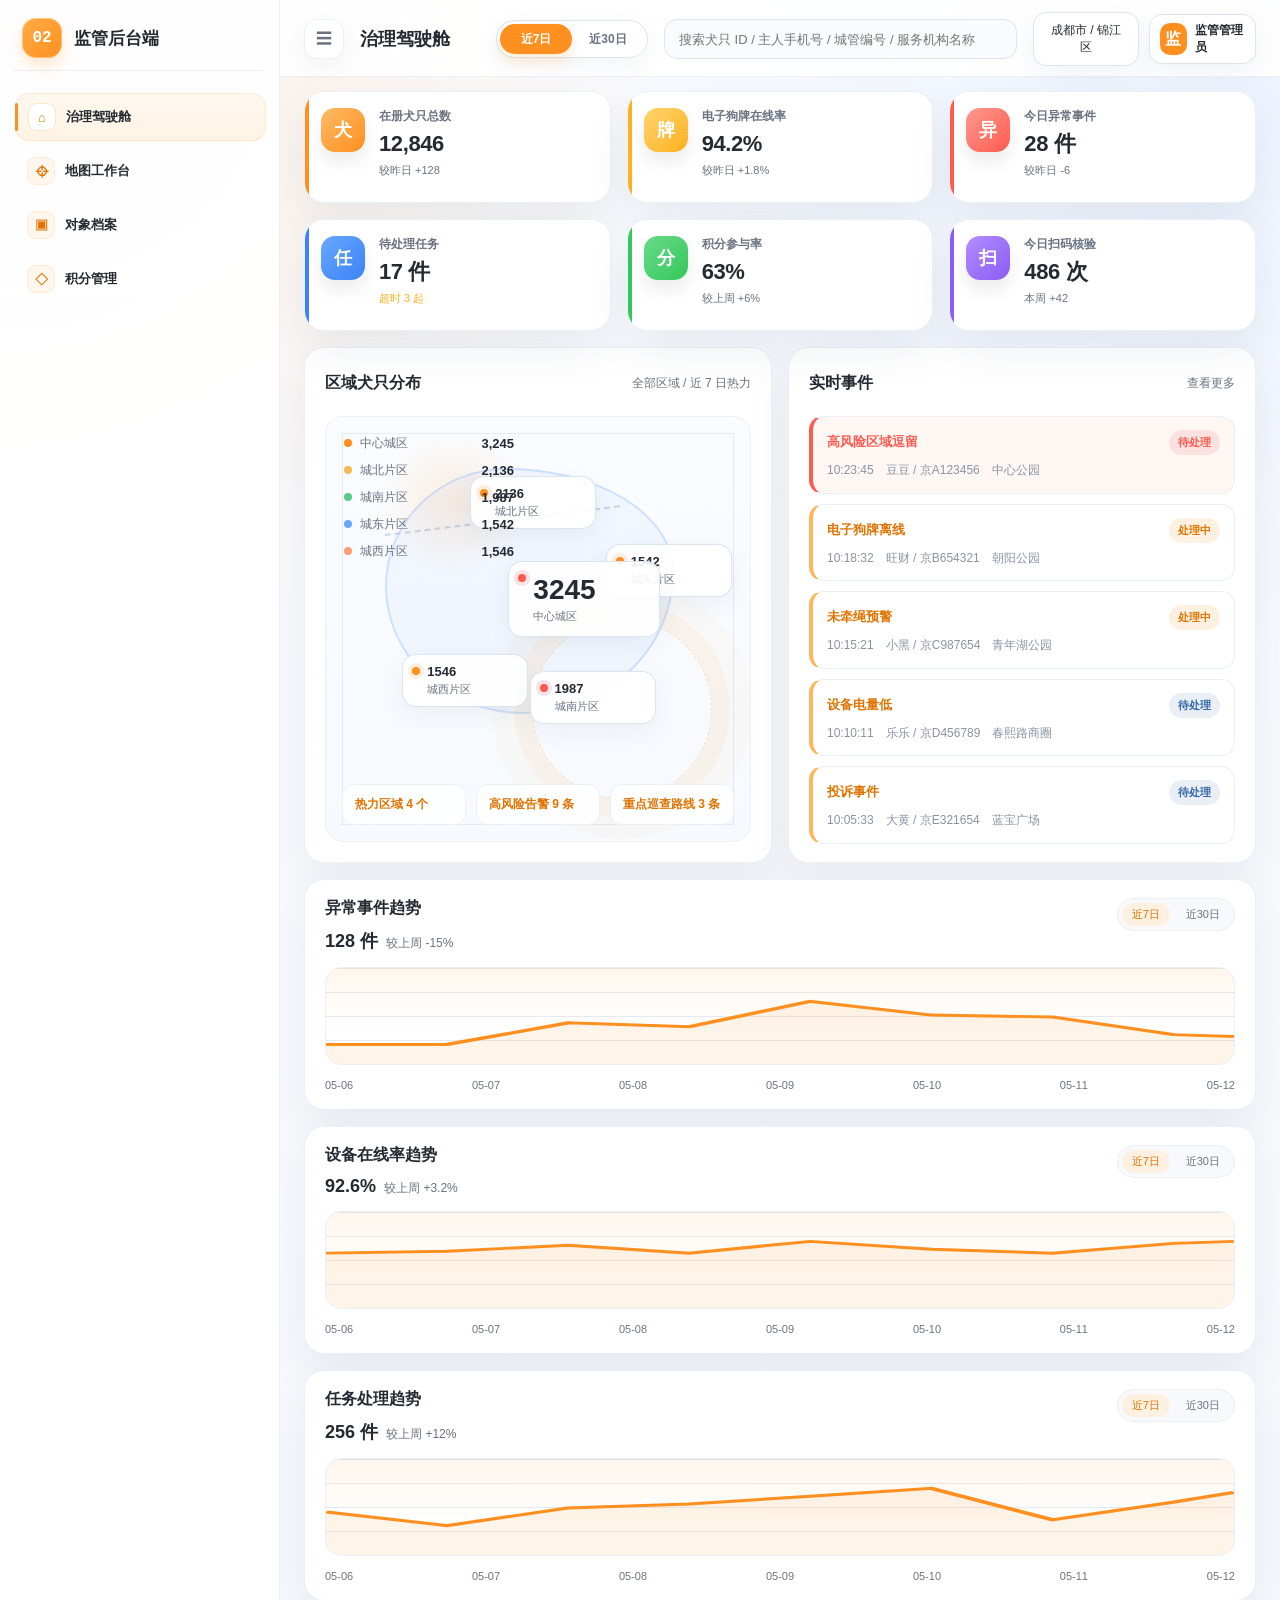
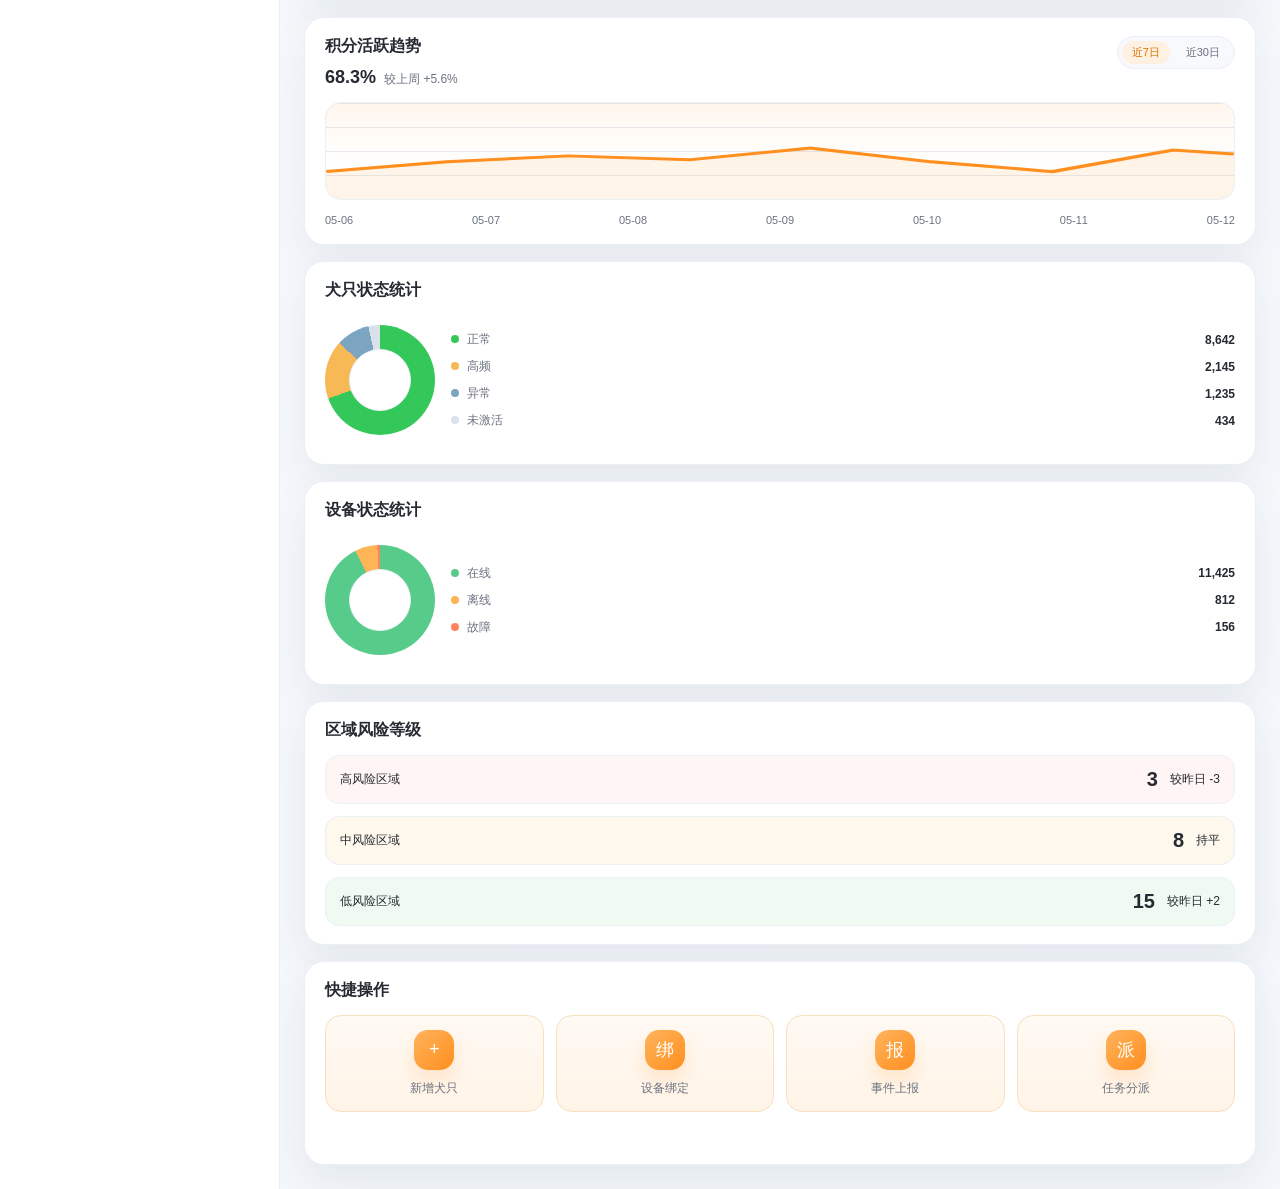
==== commit 46eea1ee: "fix: remove regulator explainer drawer" ====
--- a/01_项目PRD及开发/02_监管后台端一期原型_v1.0.html
+++ b/01_项目PRD及开发/02_监管后台端一期原型_v1.0.html
@@ -572,265 +572,209 @@
                 <article class="points-kpi">
                   <small>积分参与率</small>
                   <strong>63%</strong>
-                  <span>积分参与率，较上期 +4.2%</span>
+                  <span>较上期 +4.2%</span>
                 </article>
                 <article class="points-kpi">
                   <small>活跃账户</small>
                   <strong>8,426</strong>
-                  <span>近 30 天活跃主号账户</span>
+                  <span>近 30 天主号账户</span>
                 </article>
                 <article class="points-kpi">
                   <small>本期发放</small>
                   <strong>126,800</strong>
-                  <span>本期发放积分</span>
+                  <span>积分</span>
                 </article>
                 <article class="points-kpi">
                   <small>本期核销</small>
                   <strong>84,300</strong>
-                  <span>本期核销积分</span>
+                  <span>积分</span>
                 </article>
                 <article class="points-kpi">
                   <small>服务核销</small>
                   <strong>486</strong>
-                  <span>服务核销次数</span>
+                  <span>次数</span>
                 </article>
                 <article class="points-kpi">
                   <small>异常账户</small>
                   <strong>17</strong>
-                  <span>异常账户待复核</span>
+                  <span>待复核</span>
                 </article>
               </section>
 
               <section class="points-workbench">
-                <div class="points-column">
-                  <article class="points-panel">
-                    <div class="points-panel-head">
+                <article class="points-panel">
+                  <div class="points-panel-head">
+                    <strong>积分规则</strong>
+                    <span class="status-tag good">3 条启用</span>
+                  </div>
+                  <div class="rule-list">
+                    <div class="rule-item">
                       <div>
-                        <strong>积分规则</strong>
-                        <span>一期仅展示规则名称、触发行为、分值、状态与适用范围。</span>
-                      </div>
-                      <span class="status-tag good">3 条启用</span>
-                    </div>
-                    <div class="rule-list">
-                      <div class="rule-item">
-                        <div>
-                          <strong>文明养犬核验通过</strong>
-                          <p>城管扫码核验通过后发放；适用范围：全区犬主主手机号。</p>
-                        </div>
-                        <div class="rule-points">+20</div>
-                      </div>
-                      <div class="rule-item">
-                        <div>
-                          <strong>免疫按期完成</strong>
-                          <p>免疫记录在有效期内完成同步；适用范围：犬只关联账户。</p>
-                        </div>
-                        <div class="rule-points">+80</div>
-                      </div>
-                      <div class="rule-item">
-                        <div>
-                          <strong>投诉核实成立</strong>
-                          <p>扰民、未牵引等投诉复核成立后扣减；适用范围：重点区域。</p>
-                        </div>
-                        <div class="rule-points minus">-40</div>
-                      </div>
-                    </div>
-                  </article>
-
-                  <article class="points-panel">
-                    <div class="points-panel-head">
+                        <strong>文明养犬核验通过</strong>
+                        <p>城管扫码核验通过后发放；适用范围：全区犬主主手机号。</p>
+                      </div>
+                      <div class="rule-points">+20</div>
+                    </div>
+                    <div class="rule-item">
                       <div>
-                        <strong>账户概览</strong>
-                        <span>以主手机号为积分归属对象，展示关联犬只与账户状态。</span>
-                      </div>
-                      <span class="status-tag warn">17 异常</span>
-                    </div>
-                    <table class="points-table">
-                      <thead>
-                        <tr>
-                          <th>主手机号</th>
-                          <th>犬只</th>
-                          <th>余额</th>
-                          <th>最近活跃</th>
-                          <th>状态</th>
-                        </tr>
-                      </thead>
-                      <tbody>
-                        <tr>
-                          <td>138****2048</td>
-                          <td>1</td>
-                          <td>2,860</td>
-                          <td>今日 10:24</td>
-                          <td><span class="status-tag good">正常</span></td>
-                        </tr>
-                        <tr>
-                          <td>186****3186</td>
-                          <td>1</td>
-                          <td>1,420</td>
-                          <td>今日 09:42</td>
-                          <td><span class="status-tag warn">待关注</span></td>
-                        </tr>
-                        <tr>
-                          <td>177****2761</td>
-                          <td>2</td>
-                          <td>960</td>
-                          <td>昨晚 21:18</td>
-                          <td><span class="status-tag risk">异常</span></td>
-                        </tr>
-                      </tbody>
-                    </table>
-                  </article>
-                </div>
-
-                <div class="points-column">
-                  <article class="points-panel">
-                    <div class="points-panel-head">
+                        <strong>免疫按期完成</strong>
+                        <p>免疫记录在有效期内完成同步；适用范围：犬只关联账户。</p>
+                      </div>
+                      <div class="rule-points">+80</div>
+                    </div>
+                    <div class="rule-item">
                       <div>
-                        <strong>积分流水</strong>
-                        <span>按时间查看积分变化、来源类型与备注，便于抽样复核。</span>
-                      </div>
-                      <span class="status-tag good">近 24 小时</span>
-                    </div>
-                    <table class="points-table">
-                      <thead>
-                        <tr>
-                          <th>时间</th>
-                          <th>主手机号</th>
-                          <th>关联行为</th>
-                          <th>变化</th>
-                          <th>来源</th>
-                          <th>备注</th>
-                        </tr>
-                      </thead>
-                      <tbody>
-                        <tr>
-                          <td>10:24</td>
-                          <td>138****2048</td>
-                          <td>扫码核验通过</td>
-                          <td><span class="points-delta">+20</span></td>
-                          <td>城管核验</td>
-                          <td>春熙路责任区</td>
-                        </tr>
-                        <tr>
-                          <td>10:12</td>
-                          <td>138****2048</td>
-                          <td>宠物服务核销</td>
-                          <td><span class="points-delta minus">-120</span></td>
-                          <td>服务商</td>
-                          <td>东湖服务点</td>
-                        </tr>
-                        <tr>
-                          <td>09:42</td>
-                          <td>186****3186</td>
-                          <td>免疫到期提醒</td>
-                          <td><span class="points-delta">+0</span></td>
-                          <td>系统提醒</td>
-                          <td>待完成免疫</td>
-                        </tr>
-                        <tr>
-                          <td>昨晚 21:18</td>
-                          <td>177****2761</td>
-                          <td>投诉核实成立</td>
-                          <td><span class="points-delta minus">-40</span></td>
-                          <td>事件复核</td>
-                          <td>夜间扰民</td>
-                        </tr>
-                      </tbody>
-                    </table>
-                  </article>
-
-                  <article class="points-panel">
-                    <div class="points-panel-head">
-                      <div>
-                        <strong>治理效果</strong>
-                        <span>用参与率、核销活跃与正向行为趋势，辅助判断积分机制是否有效。</span>
-                      </div>
-                      <span class="status-tag good">本期观察</span>
-                    </div>
-                    <div class="effect-board">
-                      <div class="effect-chart">
-                        <div class="effect-row">
-                          <b>春熙路</b>
-                          <div class="effect-bar"><span style="width: 78%;"></span></div>
-                          <span>78%</span>
-                        </div>
-                        <div class="effect-row">
-                          <b>东湖</b>
-                          <div class="effect-bar"><span style="width: 64%;"></span></div>
-                          <span>64%</span>
-                        </div>
-                        <div class="effect-row">
-                          <b>合江亭</b>
-                          <div class="effect-bar"><span style="width: 52%;"></span></div>
-                          <span>52%</span>
-                        </div>
-                        <div class="effect-row">
-                          <b>牛王庙</b>
-                          <div class="effect-bar"><span style="width: 43%;"></span></div>
-                          <span>43%</span>
-                        </div>
-                      </div>
-                      <div class="effect-notes">
-                        <div class="effect-note">
-                          <strong>正向行为提升</strong>
-                          <p>扫码核验、免疫完成与服务核销三类行为较上期均有增长。</p>
-                        </div>
-                        <div class="effect-note warn">
-                          <strong>低参与区域提示</strong>
-                          <p>牛王庙片区参与率低于 45%，建议结合地图工作台查看投诉与服务点覆盖。</p>
-                        </div>
-                      </div>
-                    </div>
-                  </article>
-                </div>
+                        <strong>投诉核实成立</strong>
+                        <p>扰民、未牵引等投诉复核成立后扣减；适用范围：重点区域。</p>
+                      </div>
+                      <div class="rule-points minus">-40</div>
+                    </div>
+                  </div>
+                </article>
+
+                <article class="points-panel">
+                  <div class="points-panel-head">
+                    <strong>积分流水</strong>
+                    <span class="status-tag good">近 24 小时</span>
+                  </div>
+                  <table class="points-table">
+                    <thead>
+                      <tr>
+                        <th>时间</th>
+                        <th>主手机号</th>
+                        <th>关联行为</th>
+                        <th>变化</th>
+                        <th>来源</th>
+                        <th>备注</th>
+                      </tr>
+                    </thead>
+                    <tbody>
+                      <tr>
+                        <td>10:24</td>
+                        <td>138****2048</td>
+                        <td>扫码核验通过</td>
+                        <td><span class="points-delta">+20</span></td>
+                        <td>城管核验</td>
+                        <td>春熙路责任区</td>
+                      </tr>
+                      <tr>
+                        <td>10:12</td>
+                        <td>138****2048</td>
+                        <td>宠物服务核销</td>
+                        <td><span class="points-delta minus">-120</span></td>
+                        <td>服务商</td>
+                        <td>东湖服务点</td>
+                      </tr>
+                      <tr>
+                        <td>09:42</td>
+                        <td>186****3186</td>
+                        <td>免疫到期提醒</td>
+                        <td><span class="points-delta">+0</span></td>
+                        <td>系统提醒</td>
+                        <td>待完成免疫</td>
+                      </tr>
+                      <tr>
+                        <td>昨晚 21:18</td>
+                        <td>177****2761</td>
+                        <td>投诉核实成立</td>
+                        <td><span class="points-delta minus">-40</span></td>
+                        <td>事件复核</td>
+                        <td>夜间扰民</td>
+                      </tr>
+                    </tbody>
+                  </table>
+                </article>
+
+                <article class="points-panel">
+                  <div class="points-panel-head">
+                    <strong>账户概览</strong>
+                    <span class="status-tag warn">17 异常</span>
+                  </div>
+                  <table class="points-table">
+                    <thead>
+                      <tr>
+                        <th>主手机号</th>
+                        <th>犬只</th>
+                        <th>余额</th>
+                        <th>最近活跃</th>
+                        <th>状态</th>
+                      </tr>
+                    </thead>
+                    <tbody>
+                      <tr>
+                        <td>138****2048</td>
+                        <td>1</td>
+                        <td>2,860</td>
+                        <td>今日 10:24</td>
+                        <td><span class="status-tag good">正常</span></td>
+                      </tr>
+                      <tr>
+                        <td>186****3186</td>
+                        <td>1</td>
+                        <td>1,420</td>
+                        <td>今日 09:42</td>
+                        <td><span class="status-tag warn">待关注</span></td>
+                      </tr>
+                      <tr>
+                        <td>177****2761</td>
+                        <td>2</td>
+                        <td>960</td>
+                        <td>昨晚 21:18</td>
+                        <td><span class="status-tag risk">异常</span></td>
+                      </tr>
+                    </tbody>
+                  </table>
+                </article>
+
+                <article class="points-panel">
+                  <div class="points-panel-head">
+                    <strong>治理效果</strong>
+                    <span class="status-tag good">本期观察</span>
+                  </div>
+                  <div class="effect-board">
+                    <div class="effect-chart">
+                      <div class="effect-row">
+                        <b>春熙路</b>
+                        <div class="effect-bar"><span style="width: 78%;"></span></div>
+                        <span>78%</span>
+                      </div>
+                      <div class="effect-row">
+                        <b>东湖</b>
+                        <div class="effect-bar"><span style="width: 64%;"></span></div>
+                        <span>64%</span>
+                      </div>
+                      <div class="effect-row">
+                        <b>合江亭</b>
+                        <div class="effect-bar"><span style="width: 52%;"></span></div>
+                        <span>52%</span>
+                      </div>
+                      <div class="effect-row">
+                        <b>牛王庙</b>
+                        <div class="effect-bar"><span style="width: 43%;"></span></div>
+                        <span>43%</span>
+                      </div>
+                    </div>
+                    <div class="effect-notes">
+                      <div class="effect-note">
+                        <strong>正向行为提升</strong>
+                        <p>扫码核验、免疫完成与服务核销三类行为较上期均有增长。</p>
+                      </div>
+                      <div class="effect-note warn">
+                        <strong>低参与区域提示</strong>
+                        <p>牛王庙片区参与率低于 45%，建议结合地图工作台查看投诉与服务点覆盖。</p>
+                      </div>
+                    </div>
+                  </div>
+                </article>
               </section>
             </section>
           </div>
         </main>
 
-        <aside class="drawer-shell" id="drawerShell">
-          <div class="drawer-panel">
-            <div class="drawer-head">
-              <div>
-                <div class="drawer-badge" id="drawerBadge">DASHBOARD READY</div>
-                <strong id="drawerTitle">全局抽屉组件</strong>
-              </div>
-              <button class="ghost-button" type="button" id="closeDrawerBtn">收起</button>
-            </div>
-
-            <div class="drawer-note">
-              <strong id="drawerNoteTitle">当前承接</strong>
-              <p id="drawerNoteText">当前在治理驾驶舱里，右侧抽屉承接筛选说明和监管关注点。后续切换到地图工作台时，会替换成点位详情与处置动作。</p>
-            </div>
-
-            <div class="drawer-body" id="drawerBody">
-              <div class="drawer-block">
-                <strong>这次已经落下来的内容</strong>
-                <ul>
-                  <li>统一后台骨架切换为 CDHT 橙色主视觉与温和结构化治理风格</li>
-                  <li>治理驾驶舱筛选条与 6 张指标卡</li>
-                  <li>65% 地图主视觉 + 35% 风险提醒</li>
-                  <li>趋势、排行、治理成效三组信息区</li>
-                </ul>
-              </div>
-
-              <div class="drawer-block">
-                <strong>筛选口径说明</strong>
-                <p>当前演示数据默认按“锦江区 / 近 7 天 / 犬只全量”聚合。风险指数由投诉频次、办证状态、免疫状态与巡查结果综合生成，用于演示监管端的扫读逻辑。</p>
-              </div>
-            </div>
-
-            <div class="drawer-footer">
-              <button class="ghost-button" type="button" id="drawerResetBtn">查看默认说明</button>
-              <button class="brand-button" type="button" id="drawerActionBtn">切换页面说明</button>
-            </div>
-          </div>
-        </aside>
       </div>
     </section>
   </div>
 
-  <button class="drawer-launcher" type="button" id="drawerOpenBtn" aria-controls="drawerShell">说明抽屉</button>
-
   <script src="02_监管后台端一期原型_assets/app.js"></script>
 </body>
 </html>
--- a/01_项目PRD及开发/02_监管后台端一期原型_assets/styles.css
+++ b/01_项目PRD及开发/02_监管后台端一期原型_assets/styles.css
@@ -56,7 +56,6 @@
       transition: grid-template-columns 0.22s ease;
     }
 
-    body.drawer-open .app-shell,
     body.sidebar-compact .app-shell {
       grid-template-columns: 72px 1fr;
     }
@@ -87,16 +86,12 @@
       border-bottom: 1px solid var(--line-soft);
     }
 
-    body.drawer-open .brand,
     body.sidebar-compact .brand {
       justify-content: center;
     }
 
-    body.drawer-open .brand > div:last-child,
     body.sidebar-compact .brand > div:last-child,
-    body.drawer-open .nav button > div:not(.nav-icon),
     body.sidebar-compact .nav button > div:not(.nav-icon),
-    body.drawer-open .nav-arrow,
     body.sidebar-compact .nav-arrow {
       display: none;
     }
@@ -141,7 +136,6 @@
       box-shadow: none;
     }
 
-    body.drawer-open .nav button,
     body.sidebar-compact .nav button {
       grid-template-columns: 3px 28px;
       justify-content: center;
@@ -341,10 +335,6 @@
       transition: grid-template-columns 0.22s ease;
     }
 
-    body.drawer-open .content-shell {
-      grid-template-columns: minmax(0, 1fr) 340px;
-    }
-
     .main-content {
       min-width: 0;
       padding: 14px 24px 24px;
@@ -370,7 +360,6 @@
 
     .metric-card,
     .section-panel,
-    .drawer-panel,
     .placeholder-card,
     .hero-map,
     .hero-risk {
@@ -2155,22 +2144,19 @@
 
     .points-workbench {
       display: grid;
-      grid-template-columns: minmax(0, 0.92fr) minmax(0, 1.08fr);
-      gap: 12px;
-      align-items: start;
-    }
-
-    .points-column {
-      display: grid;
-      gap: 12px;
-      min-width: 0;
+      grid-template-columns: repeat(2, minmax(0, 1fr));
+      gap: 12px;
+      align-items: stretch;
     }
 
     .points-panel {
       border: 1px solid var(--line-soft);
       background: var(--panel);
+      display: grid;
+      grid-template-rows: auto minmax(0, 1fr);
       min-width: 0;
       overflow-x: auto;
+      overflow-y: hidden;
       border-radius: var(--radius);
       box-shadow: var(--shadow-soft);
     }
@@ -2180,25 +2166,21 @@
       border-bottom: 1px solid var(--line-soft);
       display: flex;
       justify-content: space-between;
-      align-items: flex-start;
-      gap: 12px;
+      align-items: center;
+      gap: 12px;
+      min-height: 52px;
     }
 
     .points-panel-head strong {
       display: block;
       font-size: 15px;
-      margin-bottom: 4px;
-    }
-
-    .points-panel-head span {
-      color: var(--muted);
-      font-size: 12px;
-      line-height: 1.5;
+      margin-bottom: 0;
     }
 
     .rule-list {
       display: grid;
       gap: 0;
+      align-content: start;
     }
 
     .rule-item {
@@ -2241,6 +2223,7 @@
       width: 100%;
       border-collapse: collapse;
       font-size: 12px;
+      align-self: start;
     }
 
     .points-table th,
@@ -2276,6 +2259,7 @@
       padding: 14px;
       display: grid;
       grid-template-columns: 1fr 1fr;
+      align-content: center;
       gap: 12px;
     }
 
@@ -2343,138 +2327,9 @@
       line-height: 1.6;
     }
 
-    .drawer-shell {
-      display: none;
-      padding: 20px 20px 20px 0;
-      border-left: 1px solid var(--line-soft);
-      background: rgba(255, 247, 237, 0.62);
-    }
-
-    body.drawer-open .drawer-shell {
-      display: block;
-    }
-
-    .drawer-launcher {
-      position: fixed;
-      right: 22px;
-      top: 96px;
-      z-index: 40;
-      width: 48px;
-      min-height: 116px;
-      padding: 12px 8px;
-      border: 1px solid var(--line);
-      border-radius: 999px;
-      background: #ffffff;
-      color: var(--brand-deep);
-      box-shadow: var(--shadow);
-      cursor: pointer;
-      writing-mode: vertical-rl;
-      letter-spacing: 4px;
-      font-size: 13px;
-      font-weight: 700;
-      transition: transform 0.18s ease, box-shadow 0.18s ease, opacity 0.18s ease;
-    }
-
-    .drawer-launcher:hover {
-      transform: translateX(-3px);
-      box-shadow: 0 12px 28px rgba(242, 140, 0, 0.16);
-    }
-
-    body.drawer-open .drawer-launcher {
-      opacity: 0;
-      pointer-events: none;
-    }
-
-    .drawer-panel {
-      height: 100%;
-      padding: 14px;
-      display: grid;
-      grid-template-rows: auto auto 1fr auto;
-      gap: 16px;
-      border-radius: var(--radius);
-    }
-
-    .drawer-head {
-      display: flex;
-      justify-content: space-between;
-      align-items: center;
-      gap: 12px;
-    }
-
-    .drawer-head strong {
-      display: block;
-      margin-top: 8px;
-      font-size: 16px;
-    }
-
-    .drawer-badge {
-      display: inline-flex;
-      align-items: center;
-      gap: 8px;
-      padding: 7px 10px;
-      border-radius: 999px;
-      background: var(--brand-soft);
-      color: var(--brand-deep);
-      font-size: 12px;
-      font-weight: 700;
-    }
-
-    .drawer-note,
-    .drawer-block {
-      padding: 12px;
-      border-radius: 14px;
-      background: var(--panel);
-      border: 1px solid var(--line-soft);
-    }
-
-    .drawer-note strong,
-    .drawer-block strong {
-      display: block;
-      margin-bottom: 8px;
-      font-size: 13px;
-    }
-
-    .drawer-note p,
-    .drawer-block p,
-    .drawer-block li {
-      margin: 0;
-      color: var(--muted);
-      line-height: 1.7;
-      font-size: 12px;
-    }
-
-    .drawer-block ul {
-      margin: 0;
-      padding-left: 18px;
-    }
-
-    .drawer-body {
-      display: grid;
-      gap: 14px;
-      align-content: start;
-    }
-
-    .drawer-footer {
-      display: flex;
-      gap: 10px;
-    }
-
-    .drawer-footer button {
-      flex: 1;
-    }
-
     @media (max-width: 1320px) {
       .content-shell {
         grid-template-columns: 1fr;
-      }
-
-      body.drawer-open .content-shell {
-        grid-template-columns: 1fr;
-      }
-
-      .drawer-shell {
-        padding: 0 24px 24px;
-        border-left: 0;
       }
 
       .metric-grid {
@@ -2514,7 +2369,6 @@
         margin: 12px;
       }
 
-      body.drawer-open .app-shell,
       body.sidebar-compact .app-shell {
         grid-template-columns: 1fr;
       }
@@ -2523,21 +2377,16 @@
         padding-bottom: 16px;
       }
 
-      body.drawer-open .brand,
       body.sidebar-compact .brand {
         justify-content: flex-start;
       }
 
-      body.drawer-open .brand > div:last-child,
       body.sidebar-compact .brand > div:last-child,
-      body.drawer-open .nav button > div:not(.nav-icon),
       body.sidebar-compact .nav button > div:not(.nav-icon),
-      body.drawer-open .nav-arrow,
       body.sidebar-compact .nav-arrow {
         display: block;
       }
 
-      body.drawer-open .nav button,
       body.sidebar-compact .nav button {
         grid-template-columns: 4px 34px 1fr auto;
         justify-content: stretch;
@@ -2628,13 +2477,4 @@
         text-align: left;
       }
 
-      .drawer-launcher {
-        right: 14px;
-        top: auto;
-        bottom: 18px;
-        width: auto;
-        min-height: 0;
-        writing-mode: horizontal-tb;
-        letter-spacing: 1px;
-      }
-    }
+    }
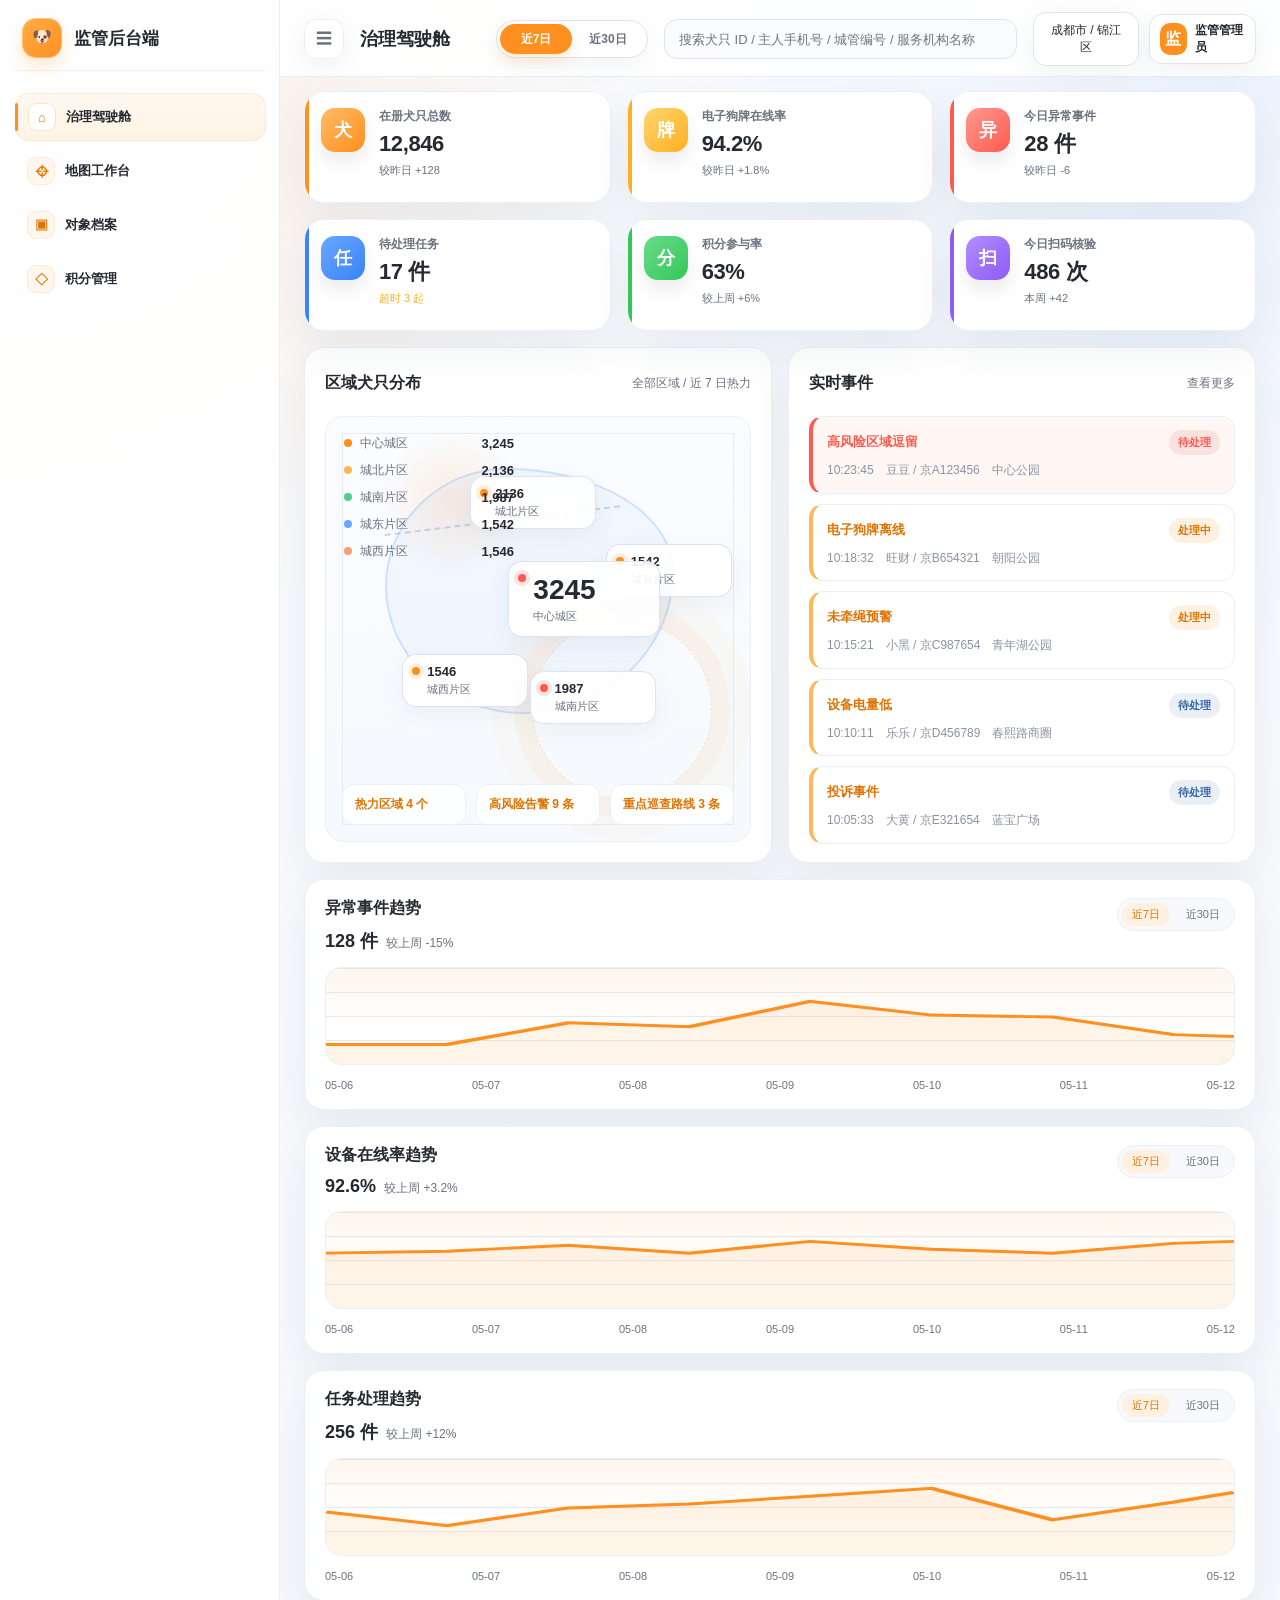
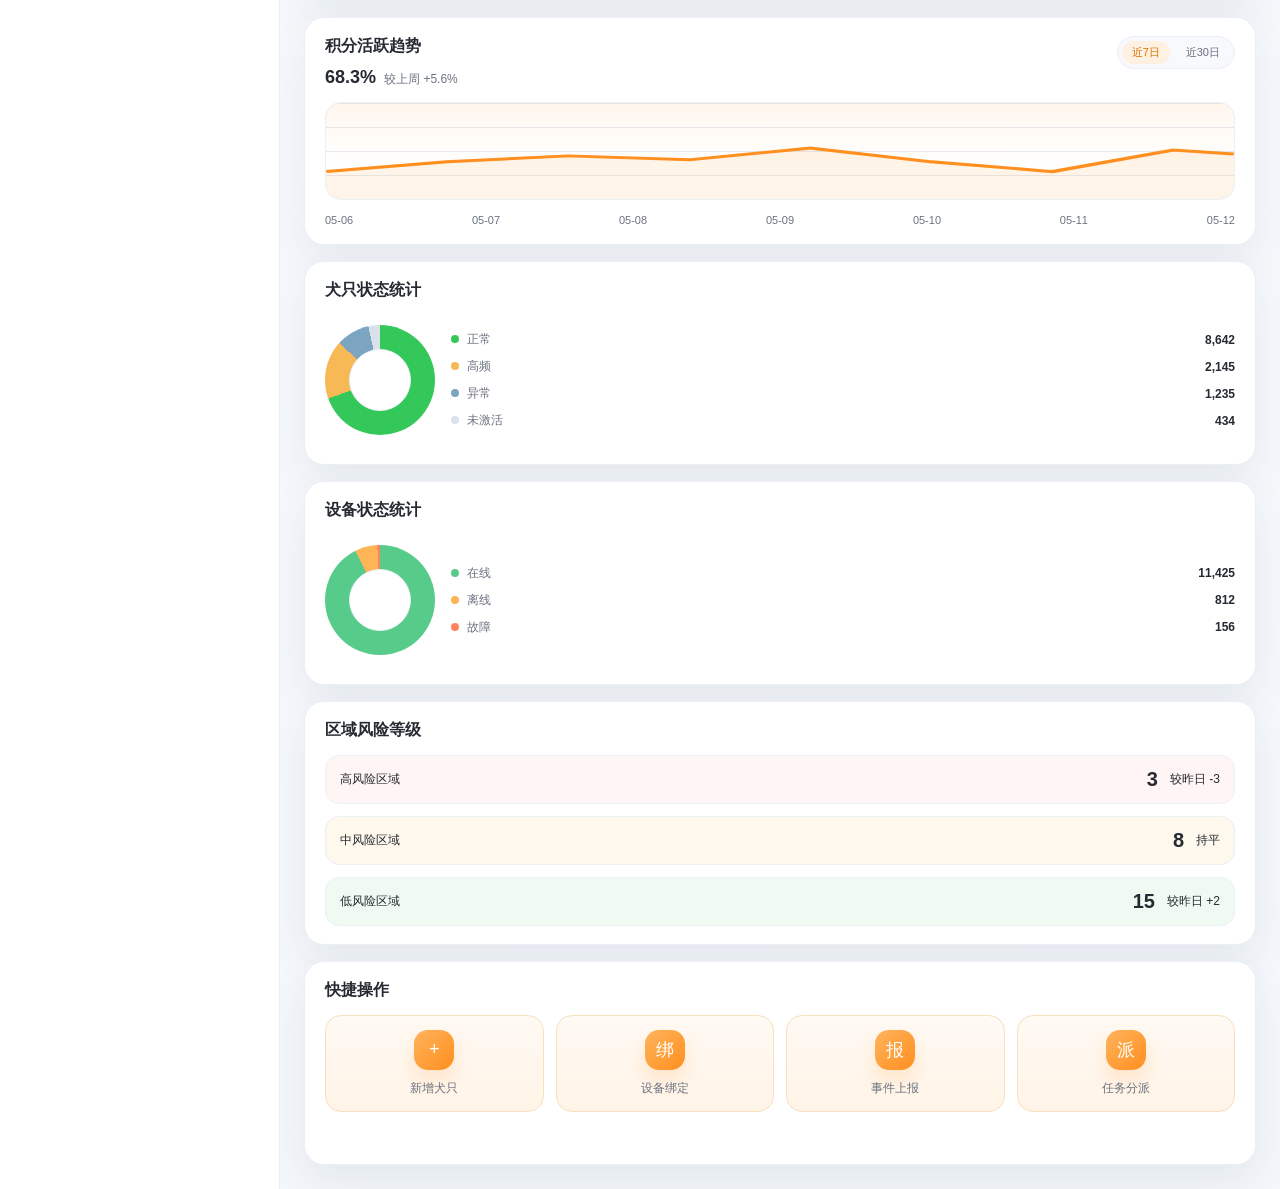
==== commit ae2b803e: "fix: tolerate optional archive list description" ====
--- a/01_项目PRD及开发/02_监管后台端一期原型_v1.0.html
+++ b/01_项目PRD及开发/02_监管后台端一期原型_v1.0.html
@@ -10,7 +10,7 @@
   <div class="app-shell">
     <aside class="sidebar">
       <div class="brand">
-        <div class="brand-mark">02</div>
+        <div class="brand-mark">🐶</div>
         <div>
           <strong>监管后台端</strong>
         </div>
@@ -533,9 +533,8 @@
                   <div class="archive-list-head">
                     <div>
                       <strong id="archiveListTitle">犬只列表</strong>
-                      <span id="archiveListDesc">默认承接犬只 ID、主手机号和地图点位进入。</span>
-                    </div>
-                    <span class="status-tag good" id="archiveListCount">3 条</span>
+                    </div>
+                    <span class="status-tag good" id="archiveListCount">1259 条</span>
                   </div>
                   <div class="archive-list" id="archiveList"></div>
                 </aside>
@@ -544,7 +543,7 @@
                   <div class="archive-detail-head">
                     <div>
                       <strong id="archiveDetailTitle">豆豆 / D-2048</strong>
-                      <span id="archiveDetailSubtitle">犬只档案，锦江区春熙路街道，最近更新 10:24</span>
+                      <span id="archiveDetailSubtitle">锦江区春熙路街道，最近更新 10:24</span>
                     </div>
                     <span class="status-tag good" id="archiveDetailStatus">正常</span>
                   </div>
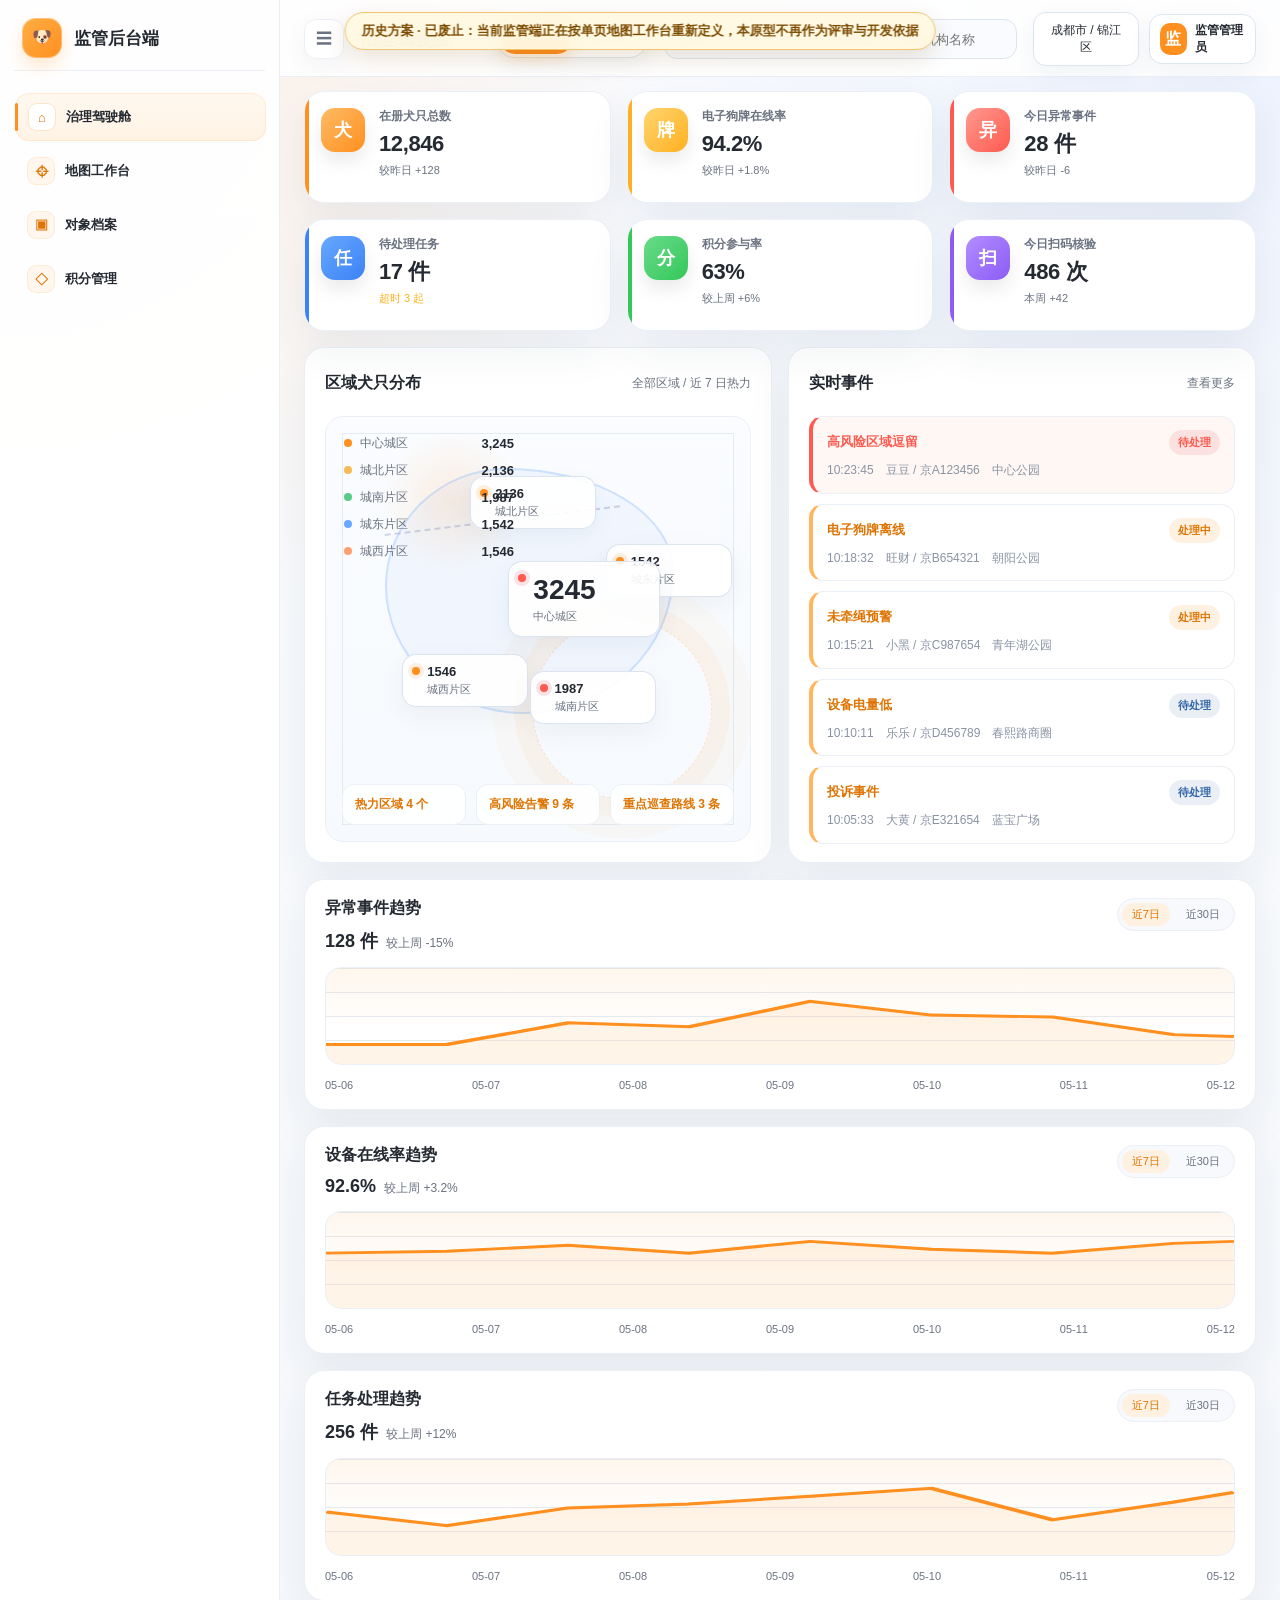
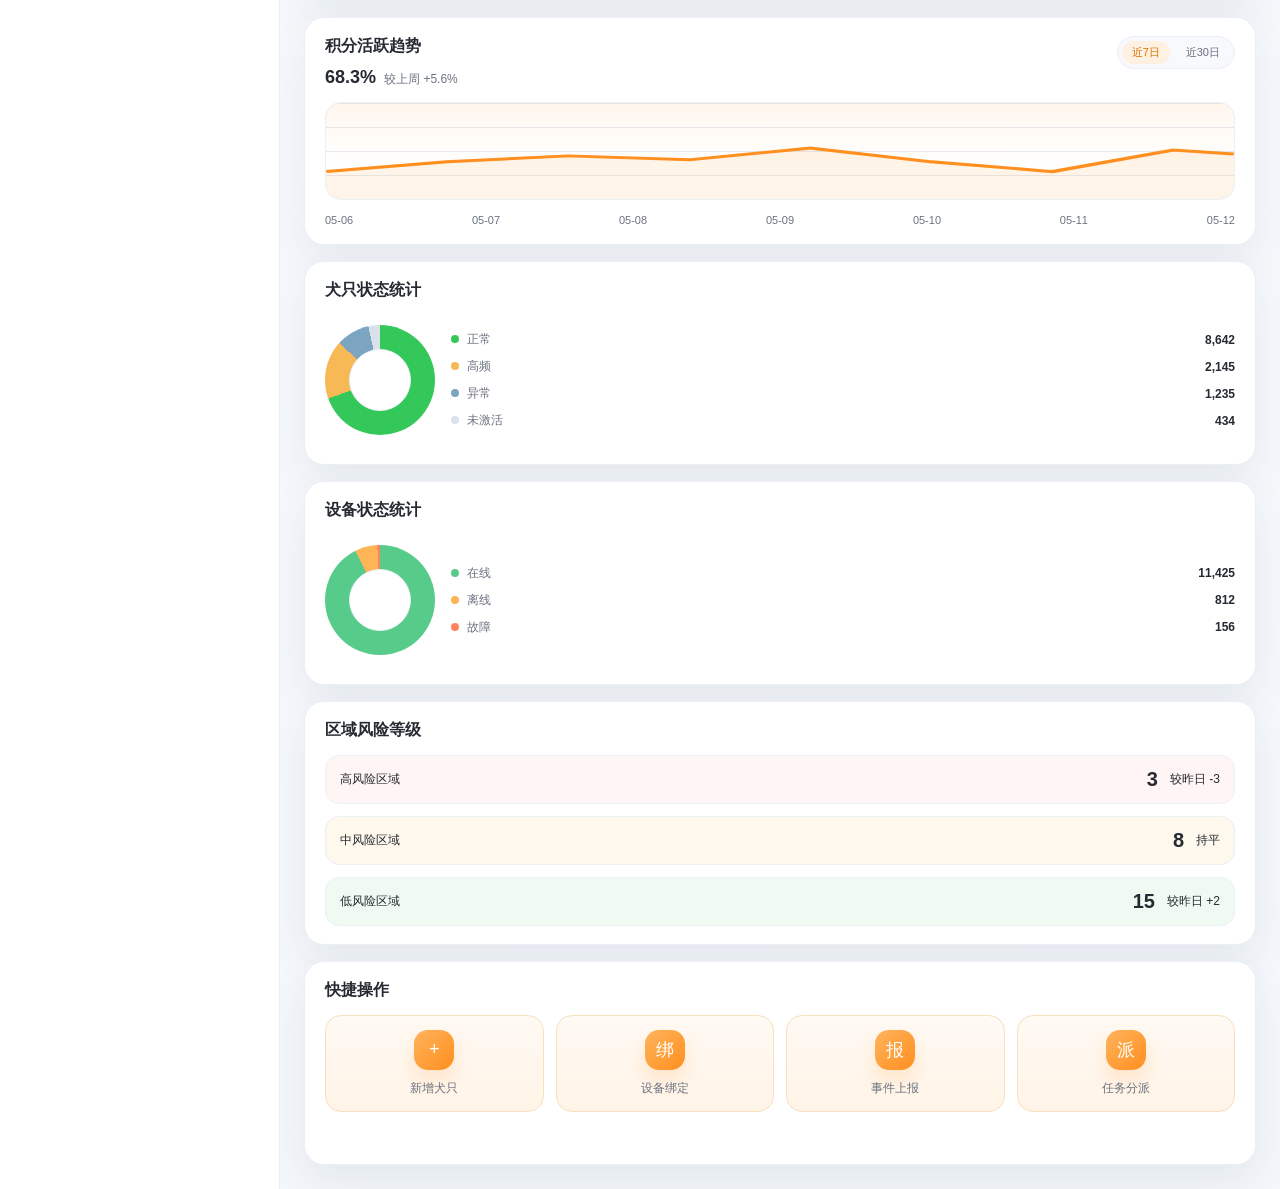
==== commit d257130f: "docs: reset regulatory console product baseline" ====
--- a/01_项目PRD及开发/02_监管后台端一期原型_v1.0.html
+++ b/01_项目PRD及开发/02_监管后台端一期原型_v1.0.html
@@ -3,10 +3,13 @@
 <head>
   <meta charset="UTF-8">
   <meta name="viewport" content="width=device-width, initial-scale=1.0">
-  <title>监管后台端一期原型</title>
+  <title>监管后台端一期原型（历史方案·已废止）</title>
   <link rel="stylesheet" href="02_监管后台端一期原型_assets/styles.css">
 </head>
 <body>
+  <div class="legacy-prototype-notice" role="status">
+    历史方案 · 已废止：当前监管端正在按单页地图工作台重新定义，本原型不再作为评审与开发依据
+  </div>
   <div class="app-shell">
     <aside class="sidebar">
       <div class="brand">
@@ -512,20 +515,65 @@
               </section>
             </section>
 
-            <section class="page" id="page-archive">
-              <section class="archive-toolbar">
-                <div class="archive-search">
-                  <div class="filter-label">对象检索</div>
-                  <input class="archive-input" type="text" value="D-2048" aria-label="对象检索">
-                  <button class="filter-chip active" type="button">锦江区</button>
-                  <button class="filter-chip" type="button">正常</button>
-                  <button class="filter-chip" type="button">待关注</button>
-                </div>
-                <div class="archive-tabs" role="tablist" aria-label="对象类型">
-                  <button class="archive-tab active" type="button" data-archive-tab="dogs">犬只</button>
-                  <button class="archive-tab" type="button" data-archive-tab="officers">城管</button>
-                  <button class="archive-tab" type="button" data-archive-tab="services">服务商 / 合作商</button>
-                </div>
+            <section class="page archive-page" id="page-archive">
+              <section class="archive-filter-bar">
+                <label class="archive-filter-item archive-keyword">
+                  <span>关键词</span>
+                  <input class="archive-input" type="text" value="D-2048" aria-label="关键词">
+                </label>
+                <label class="archive-filter-item">
+                  <span>对象类型</span>
+                  <select aria-label="对象类型">
+                    <option>全部对象</option>
+                    <option>犬只档案</option>
+                    <option>城管队员</option>
+                    <option>服务商 / 合作商</option>
+                  </select>
+                </label>
+                <label class="archive-filter-item">
+                  <span>状态</span>
+                  <select aria-label="状态">
+                    <option>全部状态</option>
+                    <option>正常</option>
+                    <option>待关注</option>
+                    <option>风险</option>
+                  </select>
+                </label>
+                <label class="archive-filter-item">
+                  <span>区域</span>
+                  <select aria-label="区域">
+                    <option>锦江区全域</option>
+                    <option>春熙路街道</option>
+                    <option>东湖街道</option>
+                    <option>合江亭片区</option>
+                  </select>
+                </label>
+                <label class="archive-filter-item">
+                  <span>绑定状态</span>
+                  <select aria-label="绑定状态">
+                    <option>全部绑定</option>
+                    <option>已认领</option>
+                    <option>待认领</option>
+                    <option>设备离线</option>
+                  </select>
+                </label>
+                <label class="archive-filter-item">
+                  <span>风险等级</span>
+                  <select aria-label="风险等级">
+                    <option>全部风险</option>
+                    <option>高风险</option>
+                    <option>中风险</option>
+                    <option>低风险</option>
+                  </select>
+                </label>
+                <button class="ghost-button archive-more-filter" type="button">更多筛选</button>
+                <button class="ghost-button archive-reset" type="button">重置</button>
+              </section>
+
+              <section class="archive-type-tabs" role="tablist" aria-label="对象类型">
+                <button class="archive-tab active" type="button" data-archive-tab="dogs">犬只档案 <span>12,846</span></button>
+                <button class="archive-tab" type="button" data-archive-tab="officers">城管队员 <span>246</span></button>
+                <button class="archive-tab" type="button" data-archive-tab="services">服务商 / 合作商 <span>86</span></button>
               </section>
 
               <section class="archive-workbench">
@@ -533,23 +581,30 @@
                   <div class="archive-list-head">
                     <div>
                       <strong id="archiveListTitle">犬只列表</strong>
-                    </div>
-                    <span class="status-tag good" id="archiveListCount">1259 条</span>
+                      <span id="archiveListDesc">按最近更新排序</span>
+                    </div>
+                    <select aria-label="列表排序">
+                      <option>最近更新</option>
+                      <option>风险优先</option>
+                      <option>积分变化</option>
+                    </select>
                   </div>
                   <div class="archive-list" id="archiveList"></div>
+                  <div class="archive-pager">
+                    <span id="archiveListCount">12,846 条</span>
+                    <div>
+                      <button type="button">1</button>
+                      <button type="button">2</button>
+                      <button type="button">3</button>
+                    </div>
+                  </div>
                 </aside>
 
                 <article class="archive-detail-panel">
-                  <div class="archive-detail-head">
-                    <div>
-                      <strong id="archiveDetailTitle">豆豆 / D-2048</strong>
-                      <span id="archiveDetailSubtitle">锦江区春熙路街道，最近更新 10:24</span>
-                    </div>
-                    <span class="status-tag good" id="archiveDetailStatus">正常</span>
-                  </div>
                   <div class="archive-detail-body" id="archiveDetailBody"></div>
                 </article>
               </section>
+
             </section>
 
             <section class="page" id="page-points">
--- a/01_项目PRD及开发/02_监管后台端一期原型_assets/styles.css
+++ b/01_项目PRD及开发/02_监管后台端一期原型_assets/styles.css
@@ -28,6 +28,26 @@
       box-sizing: border-box;
     }
 
+    .legacy-prototype-notice {
+      position: fixed;
+      top: 12px;
+      left: 50%;
+      z-index: 9999;
+      max-width: calc(100vw - 48px);
+      padding: 9px 16px;
+      border: 1px solid #f2c46d;
+      border-radius: 999px;
+      color: #7a4a00;
+      background: rgba(255, 248, 225, 0.96);
+      box-shadow: 0 8px 24px rgba(122, 74, 0, 0.16);
+      font-size: 13px;
+      font-weight: 700;
+      line-height: 1.4;
+      text-align: center;
+      transform: translateX(-50%);
+      backdrop-filter: blur(10px);
+    }
+
     html, body {
       margin: 0;
       min-height: 100%;
@@ -1771,153 +1791,229 @@
       gap: 12px;
     }
 
-    .archive-toolbar {
-      min-height: 64px;
-      display: grid;
-      grid-template-columns: 1fr auto;
-      gap: 10px;
-      align-items: center;
-      padding: 10px 14px;
+    .archive-page {
+      gap: 12px;
+    }
+
+    .archive-filter-bar {
+      min-height: 72px;
+      display: flex;
+      align-items: center;
+      gap: 18px;
+      padding: 14px 16px;
       border: 1px solid var(--line-soft);
-      border-left: 4px solid var(--brand);
-      background: var(--panel);
-    }
-
-    .archive-search {
-      display: flex;
-      align-items: center;
-      gap: 8px;
-      min-width: 0;
-      flex-wrap: wrap;
-    }
-
-    .archive-input {
-      width: min(420px, 100%);
-      padding: 9px 12px;
-      border: 1px solid transparent;
-      border-color: var(--line);
-      border-radius: 14px;
-      background: var(--panel-subtle);
+      background: #ffffff;
+      border-radius: 16px;
+      box-shadow: var(--shadow-soft);
+      overflow-x: auto;
+    }
+
+    .archive-filter-item {
+      min-width: 160px;
+      display: grid;
+      gap: 5px;
+      color: var(--muted);
+      font-size: 12px;
+      white-space: nowrap;
+    }
+
+    .archive-keyword {
+      min-width: 140px;
+    }
+
+    .archive-filter-item input,
+    .archive-filter-item select {
+      width: 100%;
+      height: 44px;
+      padding: 0 12px;
+      border: 1px solid var(--line);
+      border-radius: 10px;
+      background: #ffffff;
       color: var(--ink);
       outline: none;
-      font-size: 12px;
-    }
-
-    .archive-input:focus {
+      font-size: 13px;
+    }
+
+    .archive-filter-item input:focus,
+    .archive-filter-item select:focus {
       border-color: var(--brand);
-      background: #ffffff;
-    }
-
-    .archive-tabs {
+      box-shadow: 0 0 0 3px rgba(255, 138, 0, 0.1);
+    }
+
+    .archive-more-filter {
+      min-width: 120px;
+      height: 44px;
+    }
+
+    .archive-reset {
+      min-width: 88px;
+      height: 44px;
+    }
+
+    .archive-type-tabs {
+      min-height: 54px;
       display: flex;
       align-items: center;
-      gap: 0;
-      border: 1px solid var(--line-soft);
-      background: var(--panel);
-      border-radius: 14px;
-      overflow: hidden;
+      gap: 20px;
+      padding: 7px 4px 5px;
+      border-bottom: 1px solid var(--line-soft);
     }
 
     .archive-tab {
-      min-width: 118px;
-      padding: 10px 14px;
+      height: 36px;
+      padding: 0 18px;
       border: 0;
-      border-right: 1px solid var(--line-soft);
+      border-bottom: 2px solid transparent;
       background: transparent;
       color: var(--muted);
       cursor: pointer;
-      font-size: 12px;
-      font-weight: 600;
-    }
-
-    .archive-tab:last-child {
-      border-right: 0;
+      font-size: 13px;
+      font-weight: 650;
+    }
+
+    .archive-tab span {
+      margin-left: 8px;
+      color: var(--brand-deep);
+      font-size: 12px;
     }
 
     .archive-tab.active {
-      background: var(--brand-soft);
       color: var(--brand-deep);
-      box-shadow: inset 0 -3px 0 var(--brand);
+      border-bottom-color: var(--brand);
+      background: linear-gradient(180deg, rgba(255, 243, 228, 0) 0%, rgba(255, 243, 228, 0.72) 100%);
     }
 
     .archive-workbench {
       display: grid;
-      grid-template-columns: 320px minmax(0, 1fr);
-      gap: 12px;
-      min-height: 620px;
+      grid-template-columns: 340px minmax(0, 1fr);
+      gap: 16px;
+      min-height: 690px;
     }
 
     .archive-list-panel,
     .archive-detail-panel {
       border: 1px solid var(--line-soft);
-      background: var(--panel);
+      background: #ffffff;
       min-width: 0;
-      border-radius: var(--radius);
+      border-radius: 18px;
       box-shadow: var(--shadow-soft);
       overflow: hidden;
     }
 
-    .archive-list-head,
-    .archive-detail-head {
-      padding: 14px;
+    .archive-list-panel {
+      display: grid;
+      grid-template-rows: 56px 1fr 52px;
+    }
+
+    .archive-list-head {
+      padding: 12px;
       border-bottom: 1px solid var(--line-soft);
       display: flex;
       justify-content: space-between;
-      align-items: flex-start;
-      gap: 12px;
-    }
-
-    .archive-list-head strong,
-    .archive-detail-head strong {
+      align-items: center;
+      gap: 12px;
+    }
+
+    .archive-list-head strong {
       display: block;
-      font-size: 15px;
-      margin-bottom: 4px;
-    }
-
-    .archive-list-head span,
-    .archive-detail-head span {
-      color: var(--muted);
-      font-size: 12px;
-      line-height: 1.5;
+      font-size: 14px;
+      margin-bottom: 3px;
+    }
+
+    .archive-list-head span {
+      color: var(--muted);
+      font-size: 12px;
+    }
+
+    .archive-list-head select {
+      width: 92px;
+      height: 32px;
+      border: 1px solid var(--line);
+      border-radius: 10px;
+      background: #ffffff;
+      color: var(--muted);
+      font-size: 12px;
     }
 
     .archive-list {
       display: grid;
-      gap: 0;
+      align-content: start;
+      gap: 10px;
+      padding: 12px;
+      overflow: auto;
     }
 
     .archive-list-item {
       width: 100%;
-      display: grid;
-      grid-template-columns: 1fr auto;
-      gap: 8px 12px;
-      padding: 13px 14px;
-      border: 0;
-      border-bottom: 1px solid var(--line-soft);
+      min-height: 92px;
+      display: grid;
+      grid-template-columns: 52px 1fr auto;
+      gap: 10px;
+      align-items: center;
+      padding: 12px;
+      border: 1px solid transparent;
       background: #ffffff;
       color: var(--ink);
       text-align: left;
       cursor: pointer;
-      transition: background 0.16s ease, box-shadow 0.16s ease;
+      border-radius: 14px;
+      transition: background 0.16s ease, border-color 0.16s ease, transform 0.16s ease;
     }
 
     .archive-list-item:hover,
     .archive-list-item.active {
-      background: var(--brand-soft);
-      box-shadow: inset 4px 0 0 var(--brand);
+      background: #fff9f2;
+      border-color: var(--brand);
+      transform: translateY(-1px);
+    }
+
+    .archive-list-item > i {
+      width: 52px;
+      height: 52px;
+      display: grid;
+      place-items: center;
+      border-radius: 16px;
+      background: linear-gradient(135deg, #ffb24d, var(--brand));
+      color: #ffffff;
+      font-style: normal;
+      font-weight: 800;
     }
 
     .archive-list-item strong {
       display: block;
-      font-size: 13px;
-      margin-bottom: 4px;
-    }
-
-    .archive-list-item small,
-    .archive-list-item span {
-      color: var(--muted);
-      font-size: 11px;
+      font-size: 14px;
+      margin-bottom: 5px;
+    }
+
+    .archive-list-item small {
+      color: var(--muted);
+      font-size: 12px;
       line-height: 1.45;
+    }
+
+    .archive-pager {
+      padding: 12px;
+      border-top: 1px solid var(--line-soft);
+      display: flex;
+      align-items: center;
+      justify-content: space-between;
+      gap: 12px;
+      color: var(--muted);
+      font-size: 12px;
+    }
+
+    .archive-pager div {
+      display: flex;
+      gap: 6px;
+    }
+
+    .archive-pager button {
+      width: 28px;
+      height: 28px;
+      border: 1px solid var(--line-soft);
+      border-radius: 9px;
+      background: #ffffff;
+      color: var(--muted);
     }
 
     .status-tag {
@@ -1947,100 +2043,190 @@
     }
 
     .archive-detail-body {
-      padding: 14px;
-      display: grid;
-      gap: 12px;
-    }
-
-    .object-hero {
-      display: grid;
-      grid-template-columns: 1fr auto;
-      gap: 14px;
+      padding: 12px;
+      display: grid;
+      gap: 12px;
+    }
+
+    .archive-object-card {
+      min-height: 108px;
+      display: grid;
+      grid-template-columns: 72px 1fr auto;
+      align-items: center;
+      gap: 16px;
+      padding: 18px;
+      border: 1px solid var(--line-soft);
+      background: #ffffff;
+      border-radius: 16px;
+    }
+
+    .archive-object-avatar {
+      width: 72px;
+      height: 72px;
+      display: grid;
+      place-items: center;
+      border-radius: 22px;
+      background: linear-gradient(135deg, #ffbd63 0%, var(--brand) 100%);
+      color: #ffffff;
+      font-size: 28px;
+      font-weight: 800;
+      box-shadow: 0 10px 22px rgba(255, 138, 0, 0.22);
+    }
+
+    .archive-object-main {
+      display: grid;
+      gap: 12px;
+      min-width: 0;
+    }
+
+    .archive-object-title {
+      display: flex;
+      align-items: center;
+      gap: 10px;
+      flex-wrap: wrap;
+    }
+
+    .archive-object-title h2 {
+      margin: 0;
+      font-size: 18px;
+      letter-spacing: 0;
+    }
+
+    .archive-object-title > span {
+      color: var(--muted);
+      font-size: 14px;
+    }
+
+    .archive-object-facts {
+      display: grid;
+      grid-template-columns: repeat(4, minmax(0, 1fr));
+      gap: 12px;
+    }
+
+    .archive-object-facts span {
+      display: block;
+      color: var(--muted);
+      font-size: 12px;
+      margin-bottom: 3px;
+    }
+
+    .archive-object-facts strong {
+      display: block;
+      font-size: 13px;
+      color: var(--ink);
+      overflow: hidden;
+      text-overflow: ellipsis;
+      white-space: nowrap;
+    }
+
+    .archive-object-actions {
+      display: flex;
+      gap: 10px;
+      align-items: center;
+    }
+
+    .archive-object-actions button {
+      height: 36px;
+      white-space: nowrap;
+    }
+
+    .archive-shortcuts-panel p {
+      color: var(--muted);
+      font-size: 12px;
+      line-height: 1.55;
+    }
+
+    .archive-focus-panel {
+      min-height: 128px;
+      display: grid;
+      grid-template-columns: 1.1fr 1.1fr 1.2fr 1fr;
+      gap: 0;
+      border: 1px solid var(--line-soft);
+      background: #ffffff;
+      border-radius: 16px;
+      overflow: hidden;
+    }
+
+    .archive-focus-section {
+      min-width: 0;
+      padding: 14px 16px;
+      display: grid;
+      align-content: start;
+      gap: 8px;
+      border-right: 1px solid var(--line-soft);
+    }
+
+    .archive-focus-section:last-child {
+      border-right: 0;
+    }
+
+    .archive-focus-section.highlight {
+      background: linear-gradient(180deg, #fff7ec 0%, #ffffff 100%);
+      box-shadow: inset 3px 0 0 var(--brand);
+    }
+
+    .archive-focus-section strong {
+      font-size: 14px;
+    }
+
+    .archive-focus-section div {
+      display: grid;
+      grid-template-columns: 70px 1fr;
+      gap: 10px;
+      align-items: baseline;
+    }
+
+    .archive-focus-section span {
+      color: var(--muted);
+      font-size: 12px;
+      white-space: nowrap;
+    }
+
+    .archive-focus-section b {
+      min-width: 0;
+      color: var(--ink);
+      font-size: 13px;
+      overflow: hidden;
+      text-overflow: ellipsis;
+      white-space: nowrap;
+    }
+
+    .archive-record-shell {
+      min-height: 214px;
+      display: grid;
+      grid-template-columns: minmax(0, 1fr) 300px;
+      gap: 12px;
+    }
+
+    .archive-record-panel,
+    .archive-shortcuts-panel {
       padding: 16px;
       border: 1px solid var(--line-soft);
-      border-left: 4px solid var(--brand);
-      background: var(--brand-wash);
-      border-radius: var(--radius);
-    }
-
-    .object-hero h2 {
-      margin: 0 0 6px;
-      font-size: 22px;
-      letter-spacing: 0;
-    }
-
-    .object-hero p {
-      margin: 0;
-      color: var(--muted);
-      font-size: 12px;
-      line-height: 1.7;
-    }
-
-    .object-score {
-      min-width: 132px;
-      display: grid;
-      align-content: center;
-      gap: 5px;
-      padding-left: 14px;
-      border-left: 1px solid var(--line-soft);
-      text-align: right;
-    }
-
-    .object-score small {
-      color: var(--muted);
-      font-size: 12px;
+      background: #ffffff;
+      border-radius: 16px;
+      min-width: 0;
+    }
+
+    .archive-record-tabs {
+      height: 36px;
+      display: flex;
+      gap: 24px;
+      border-bottom: 1px solid var(--line-soft);
+    }
+
+    .archive-record-tabs button {
+      border: 0;
+      border-bottom: 2px solid transparent;
+      background: transparent;
+      color: var(--muted);
+      cursor: pointer;
+      font-size: 13px;
       font-weight: 650;
-      letter-spacing: 0;
-    }
-
-    .object-score strong {
+    }
+
+    .archive-record-tabs button.active {
       color: var(--brand-deep);
-      font-size: 28px;
-    }
-
-    .detail-grid {
-      display: grid;
-      grid-template-columns: repeat(3, minmax(0, 1fr));
-      gap: 12px;
-    }
-
-    .detail-card,
-    .record-panel {
-      border: 1px solid var(--line-soft);
-      background: #ffffff;
-      padding: 12px;
-      min-width: 0;
-      border-radius: 14px;
-    }
-
-    .detail-card small,
-    .record-panel small {
-      display: block;
-      color: var(--muted);
-      font-size: 12px;
-      font-weight: 650;
-      letter-spacing: 0;
-      margin-bottom: 8px;
-    }
-
-    .detail-card strong {
-      display: block;
-      font-size: 15px;
-      margin-bottom: 6px;
-    }
-
-    .detail-card p,
-    .record-panel p {
-      margin: 0;
-      color: var(--muted);
-      font-size: 12px;
-      line-height: 1.7;
-    }
-
-    .record-grid {
-      display: grid;
-      grid-template-columns: repeat(2, minmax(0, 1fr));
-      gap: 12px;
+      border-bottom-color: var(--brand);
     }
 
     .record-list {
@@ -2051,12 +2237,12 @@
 
     .record-row {
       display: grid;
-      grid-template-columns: 92px 1fr auto;
-      gap: 12px;
-      align-items: center;
-      padding: 10px 0;
+      grid-template-columns: 150px 1fr auto 44px;
+      gap: 12px;
+      align-items: center;
+      min-height: 56px;
       border-bottom: 1px solid var(--line-soft);
-      font-size: 12px;
+      font-size: 13px;
     }
 
     .record-row:last-child {
@@ -2065,17 +2251,58 @@
 
     .record-row time {
       color: var(--muted);
-      font-size: 11px;
+      font-size: 12px;
     }
 
     .record-row b {
-      font-size: 12px;
-    }
-
-    .record-row span {
-      color: var(--muted);
-      font-size: 11px;
+      font-size: 13px;
+    }
+
+    .record-row span,
+    .record-row a {
+      color: var(--muted);
+      font-size: 12px;
       white-space: nowrap;
+    }
+
+    .archive-shortcuts-panel {
+      display: grid;
+      align-content: start;
+      gap: 10px;
+    }
+
+    .archive-shortcuts-panel strong {
+      font-size: 14px;
+    }
+
+    .archive-shortcuts-panel p {
+      margin: 0;
+    }
+
+    .archive-shortcuts-panel div {
+      display: grid;
+      gap: 10px;
+    }
+
+    .archive-shortcuts-panel button {
+      height: 30px;
+      display: flex;
+      align-items: center;
+      gap: 8px;
+      border: 0;
+      background: transparent;
+      color: var(--ink);
+      cursor: pointer;
+      font-size: 13px;
+      text-align: left;
+    }
+
+    .archive-shortcuts-panel button i {
+      width: 14px;
+      height: 14px;
+      border-radius: 5px;
+      background: var(--brand);
+      box-shadow: 0 0 0 4px var(--brand-soft);
     }
 
     .points-toolbar {
@@ -2350,6 +2577,10 @@
         grid-template-columns: 1fr;
       }
 
+      .archive-focus-panel {
+        grid-template-columns: repeat(2, minmax(0, 1fr));
+      }
+
       .points-kpi-grid {
         grid-template-columns: repeat(3, minmax(0, 1fr));
       }
@@ -2358,9 +2589,6 @@
         grid-template-columns: 1fr;
       }
 
-      .detail-grid {
-        grid-template-columns: repeat(2, minmax(0, 1fr));
-      }
     }
 
     @media (max-width: 1024px) {
@@ -2408,14 +2636,23 @@
       .map-page__grid,
       .map-bottom-stats,
       .map-detail-actions,
-      .archive-toolbar,
+      .archive-object-card,
+      .archive-object-facts,
+      .archive-record-shell,
+      .archive-focus-panel,
       .points-toolbar,
       .points-kpi-grid,
-      .effect-board,
-      .detail-grid,
-      .record-grid,
-      .object-hero {
+      .effect-board {
         grid-template-columns: 1fr;
+      }
+
+      .archive-focus-section {
+        border-right: 0;
+        border-bottom: 1px solid var(--line-soft);
+      }
+
+      .archive-focus-section:last-child {
+        border-bottom: 0;
       }
 
       .topbar {
@@ -2459,8 +2696,8 @@
         min-height: 560px;
       }
 
-      .archive-tabs,
-      .archive-search,
+      .archive-filter-bar,
+      .archive-type-tabs,
       .points-filter,
       .points-actions {
         width: 100%;
@@ -2471,10 +2708,24 @@
         min-width: 0;
       }
 
-      .object-score {
-        border-left: 0;
-        padding-left: 0;
-        text-align: left;
-      }
-
-    }
+      .archive-filter-bar,
+      .archive-type-tabs {
+        flex-wrap: wrap;
+        overflow: visible;
+      }
+
+      .archive-filter-item {
+        width: 100%;
+      }
+
+      .archive-object-actions {
+        flex-wrap: wrap;
+      }
+
+      .record-row {
+        grid-template-columns: 1fr;
+        gap: 4px;
+        padding: 10px 0;
+      }
+
+    }
